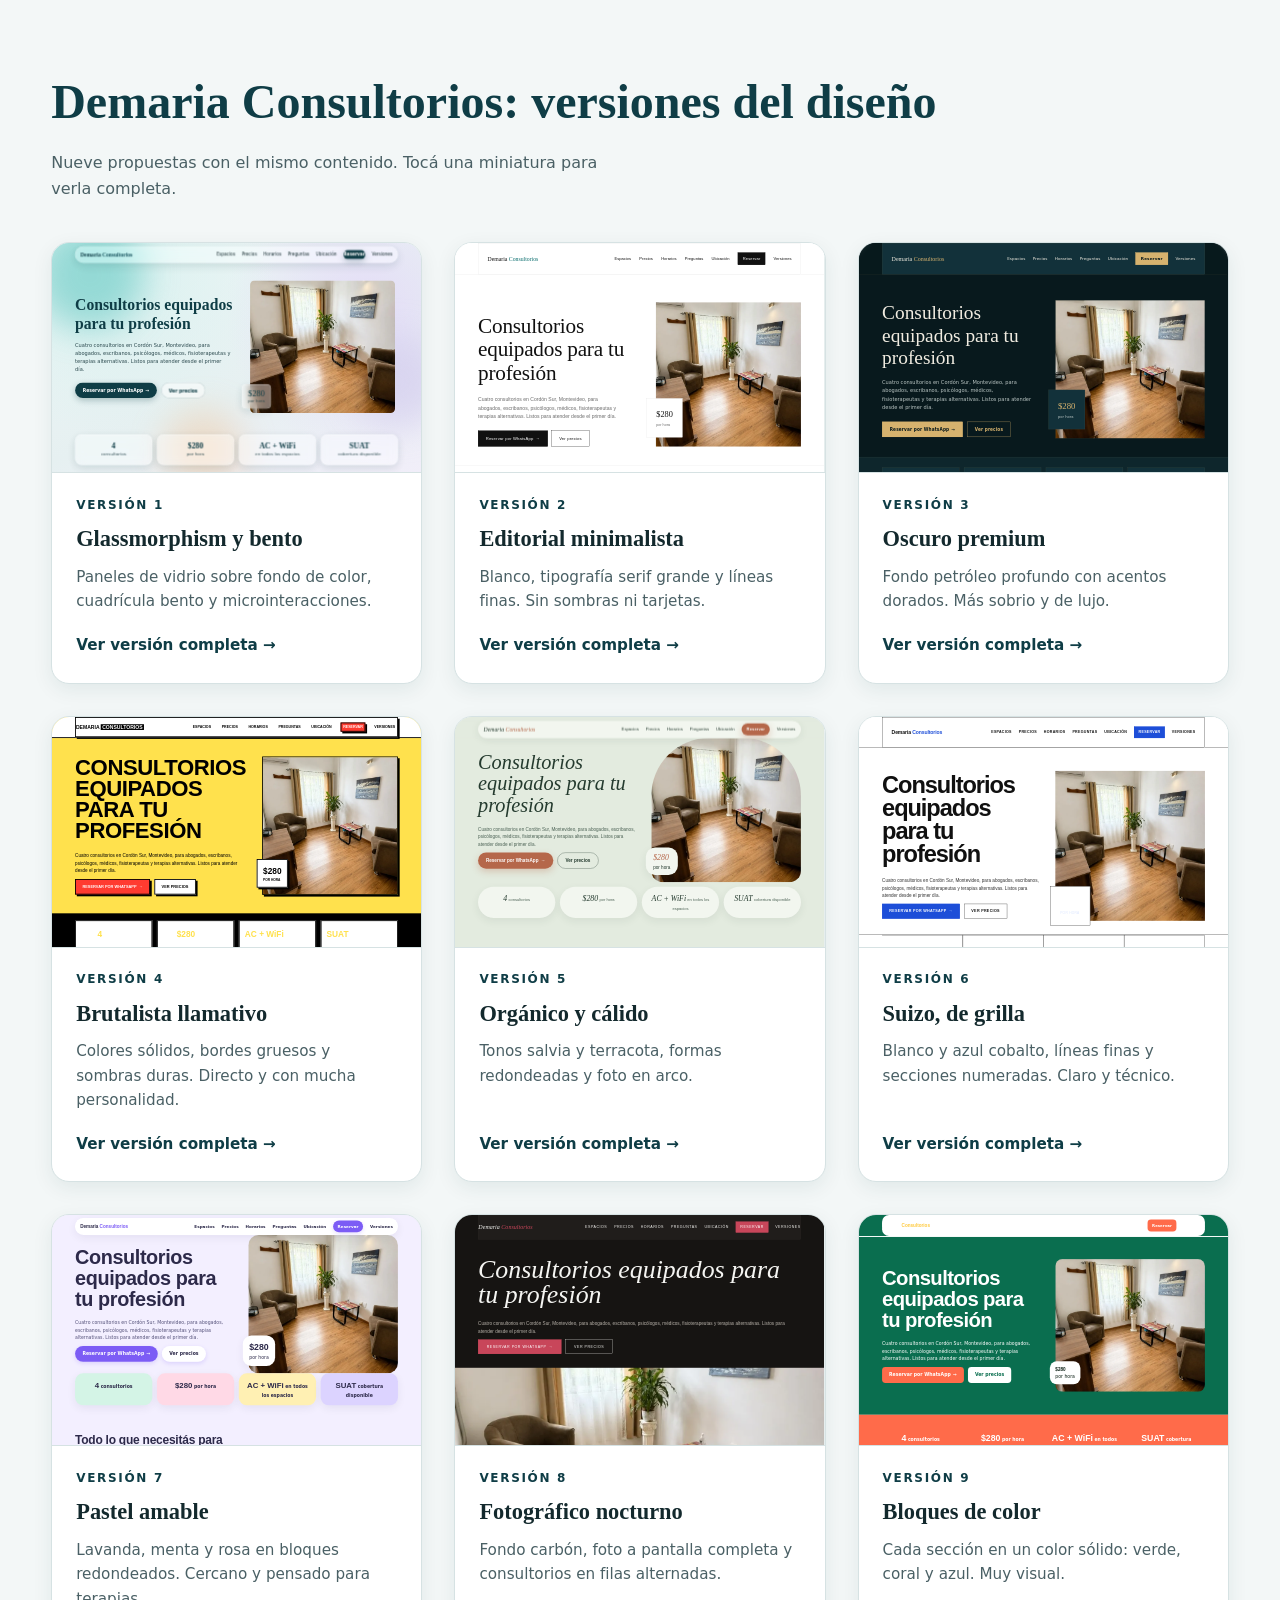
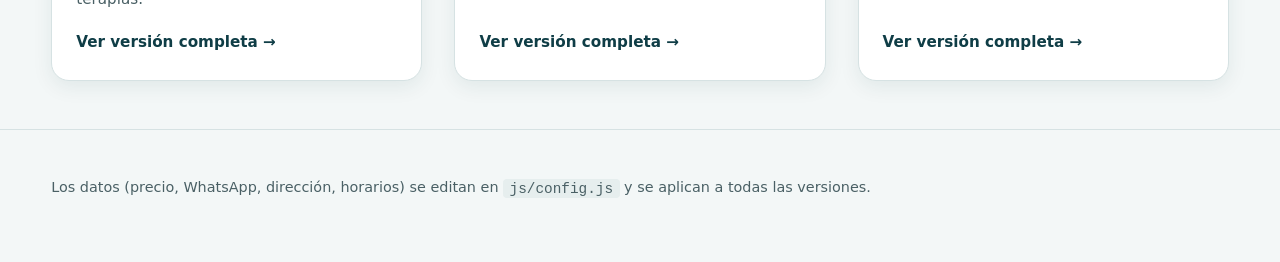
==== index.html @ 1cc2f449 "Add files via upload" ====
<!DOCTYPE html>
<html lang="es">
<head>
  <meta charset="UTF-8">
  <meta name="viewport" content="width=device-width, initial-scale=1.0">
  <title>Demaria Consultorios · Versiones del diseño</title>
  <meta name="description" content="Elegí el diseño de la página de Demaria Consultorios.">
  <link rel="stylesheet" href="css/galeria.css">
</head>
<body>
  <header class="cabecera">
    <div class="contenedor">
      <h1>Demaria Consultorios: versiones del diseño</h1>
      <p class="cabecera__texto">Nueve propuestas con el mismo contenido. Tocá una miniatura para verla completa.</p>
    </div>
  </header>

  <main class="contenedor galeria">
    <a class="version" href="versiones/v1-glass.html">
      <div class="version__vista"><iframe src="versiones/v1-glass.html" title="Vista previa versión 1" tabindex="-1" aria-hidden="true"></iframe></div>
      <div class="version__info">
        <span class="version__numero">Versión 1</span>
        <h2>Glassmorphism y bento</h2>
        <p>Paneles de vidrio sobre fondo de color, cuadrícula bento y microinteracciones.</p>
        <span class="version__ver">Ver versión completa →</span>
      </div>
    </a>

    <a class="version" href="versiones/v2-minimal.html">
      <div class="version__vista"><iframe src="versiones/v2-minimal.html" title="Vista previa versión 2" tabindex="-1" aria-hidden="true"></iframe></div>
      <div class="version__info">
        <span class="version__numero">Versión 2</span>
        <h2>Editorial minimalista</h2>
        <p>Blanco, tipografía serif grande y líneas finas. Sin sombras ni tarjetas.</p>
        <span class="version__ver">Ver versión completa →</span>
      </div>
    </a>

    <a class="version" href="versiones/v3-oscuro.html">
      <div class="version__vista"><iframe src="versiones/v3-oscuro.html" title="Vista previa versión 3" tabindex="-1" aria-hidden="true"></iframe></div>
      <div class="version__info">
        <span class="version__numero">Versión 3</span>
        <h2>Oscuro premium</h2>
        <p>Fondo petróleo profundo con acentos dorados. Más sobrio y de lujo.</p>
        <span class="version__ver">Ver versión completa →</span>
      </div>
    </a>
    <a class="version" href="versiones/v4-brutalista.html">
      <div class="version__vista"><iframe src="versiones/v4-brutalista.html" title="Vista previa Versión 4" tabindex="-1" aria-hidden="true"></iframe></div>
      <div class="version__info">
        <span class="version__numero">Versión 4</span>
        <h2>Brutalista llamativo</h2>
        <p>Colores sólidos, bordes gruesos y sombras duras. Directo y con mucha personalidad.</p>
        <span class="version__ver">Ver versión completa →</span>
      </div>
    </a>

    <a class="version" href="versiones/v5-organico.html">
      <div class="version__vista"><iframe src="versiones/v5-organico.html" title="Vista previa Versión 5" tabindex="-1" aria-hidden="true"></iframe></div>
      <div class="version__info">
        <span class="version__numero">Versión 5</span>
        <h2>Orgánico y cálido</h2>
        <p>Tonos salvia y terracota, formas redondeadas y foto en arco.</p>
        <span class="version__ver">Ver versión completa →</span>
      </div>
    </a>

    <a class="version" href="versiones/v6-suizo.html">
      <div class="version__vista"><iframe src="versiones/v6-suizo.html" title="Vista previa Versión 6" tabindex="-1" aria-hidden="true"></iframe></div>
      <div class="version__info">
        <span class="version__numero">Versión 6</span>
        <h2>Suizo, de grilla</h2>
        <p>Blanco y azul cobalto, líneas finas y secciones numeradas. Claro y técnico.</p>
        <span class="version__ver">Ver versión completa →</span>
      </div>
    </a>

    <a class="version" href="versiones/v7-pastel.html">
      <div class="version__vista"><iframe src="versiones/v7-pastel.html" title="Vista previa Versión 7" tabindex="-1" aria-hidden="true"></iframe></div>
      <div class="version__info">
        <span class="version__numero">Versión 7</span>
        <h2>Pastel amable</h2>
        <p>Lavanda, menta y rosa en bloques redondeados. Cercano y pensado para terapias.</p>
        <span class="version__ver">Ver versión completa →</span>
      </div>
    </a>

    <a class="version" href="versiones/v8-fotografico.html">
      <div class="version__vista"><iframe src="versiones/v8-fotografico.html" title="Vista previa Versión 8" tabindex="-1" aria-hidden="true"></iframe></div>
      <div class="version__info">
        <span class="version__numero">Versión 8</span>
        <h2>Fotográfico nocturno</h2>
        <p>Fondo carbón, foto a pantalla completa y consultorios en filas alternadas.</p>
        <span class="version__ver">Ver versión completa →</span>
      </div>
    </a>

    <a class="version" href="versiones/v9-bloques.html">
      <div class="version__vista"><iframe src="versiones/v9-bloques.html" title="Vista previa Versión 9" tabindex="-1" aria-hidden="true"></iframe></div>
      <div class="version__info">
        <span class="version__numero">Versión 9</span>
        <h2>Bloques de color</h2>
        <p>Cada sección en un color sólido: verde, coral y azul. Muy visual.</p>
        <span class="version__ver">Ver versión completa →</span>
      </div>
    </a>

  </main>

  <footer class="pie">
    <div class="contenedor">
      <p>Los datos (precio, WhatsApp, dirección, horarios) se editan en <code>js/config.js</code> y se aplican a todas las versiones.</p>
    </div>
  </footer>

  <script src="js/galeria.js"></script>
</body>
</html>
---- css/galeria.css ----
/* Galería de versiones: miniaturas en vivo de cada diseño */
:root {
  --tinta: #13292d;
  --suave: #4a6065;
  --petroleo: #0f3d46;
  --aqua: #5cc6c0;
  --linea: #d6e2e3;
  --fondo: #f3f7f7;
}
*, *::before, *::after { box-sizing: border-box; }
body { margin: 0; font-family: "Segoe UI", system-ui, -apple-system, "Helvetica Neue", Arial, sans-serif; background: var(--fondo); color: var(--tinta); line-height: 1.6; }
.contenedor { width: min(1180px, 92%); margin: 0 auto; }

.cabecera { padding: 4rem 0 2.5rem; }
.etiqueta { font-size: .78rem; letter-spacing: .18em; text-transform: uppercase; color: var(--petroleo); font-weight: 600; margin: 0 0 .6rem; }
.cabecera h1 { font-family: Georgia, "Times New Roman", serif; font-size: clamp(2rem, 4.5vw, 3rem); font-weight: 600; margin: 0 0 .6rem; color: var(--petroleo); }
.cabecera__texto { margin: 0; color: var(--suave); max-width: 560px; }

.galeria { display: grid; grid-template-columns: repeat(auto-fit, minmax(300px, 1fr)); gap: 2rem; padding-bottom: 3rem; }

.version {
  display: flex;
  flex-direction: column;
  background: #fff;
  border: 1px solid var(--linea);
  border-radius: 18px;
  overflow: hidden;
  text-decoration: none;
  color: inherit;
  box-shadow: 0 6px 20px rgba(15, 61, 70, .08);
  transition: transform .3s ease, box-shadow .3s ease, border-color .3s ease;
}
.version:hover, .version:focus-visible {
  transform: translateY(-6px);
  box-shadow: 0 22px 46px rgba(15, 61, 70, .2);
  border-color: var(--aqua);
  outline: none;
}

/* Marco de la miniatura: relación 16:10, la vista real se escala dentro */
.version__vista {
  position: relative;
  width: 100%;
  aspect-ratio: 16 / 10;
  overflow: hidden;
  background: #e6eeee;
  border-bottom: 1px solid var(--linea);
}
.version__vista iframe {
  position: absolute;
  top: 0;
  left: 0;
  width: 1280px;
  height: 800px;
  border: 0;
  transform-origin: top left;
  pointer-events: none;
}

.version__info { padding: 1.4rem 1.5rem 1.6rem; display: flex; flex-direction: column; flex: 1; }
.version__numero { font-size: .75rem; letter-spacing: .14em; text-transform: uppercase; color: var(--petroleo); font-weight: 600; }
.version__info h2 { font-family: Georgia, "Times New Roman", serif; font-size: 1.4rem; font-weight: 600; margin: .4rem 0 .5rem; color: var(--tinta); }
.version__info p { margin: 0 0 1.2rem; color: var(--suave); font-size: .95rem; }
.version__ver { margin-top: auto; color: var(--petroleo); font-weight: 600; font-size: .95rem; transition: color .25s; }
.version:hover .version__ver { color: #17525d; text-decoration: underline; }

.pie { padding: 2rem 0 3rem; font-size: .9rem; color: var(--suave); border-top: 1px solid var(--linea); }
.pie code { background: #e6eeee; padding: .1rem .4rem; border-radius: 4px; }

@media (prefers-reduced-motion: reduce) {
  .version { transition: none; }
  .version:hover { transform: none; }
}
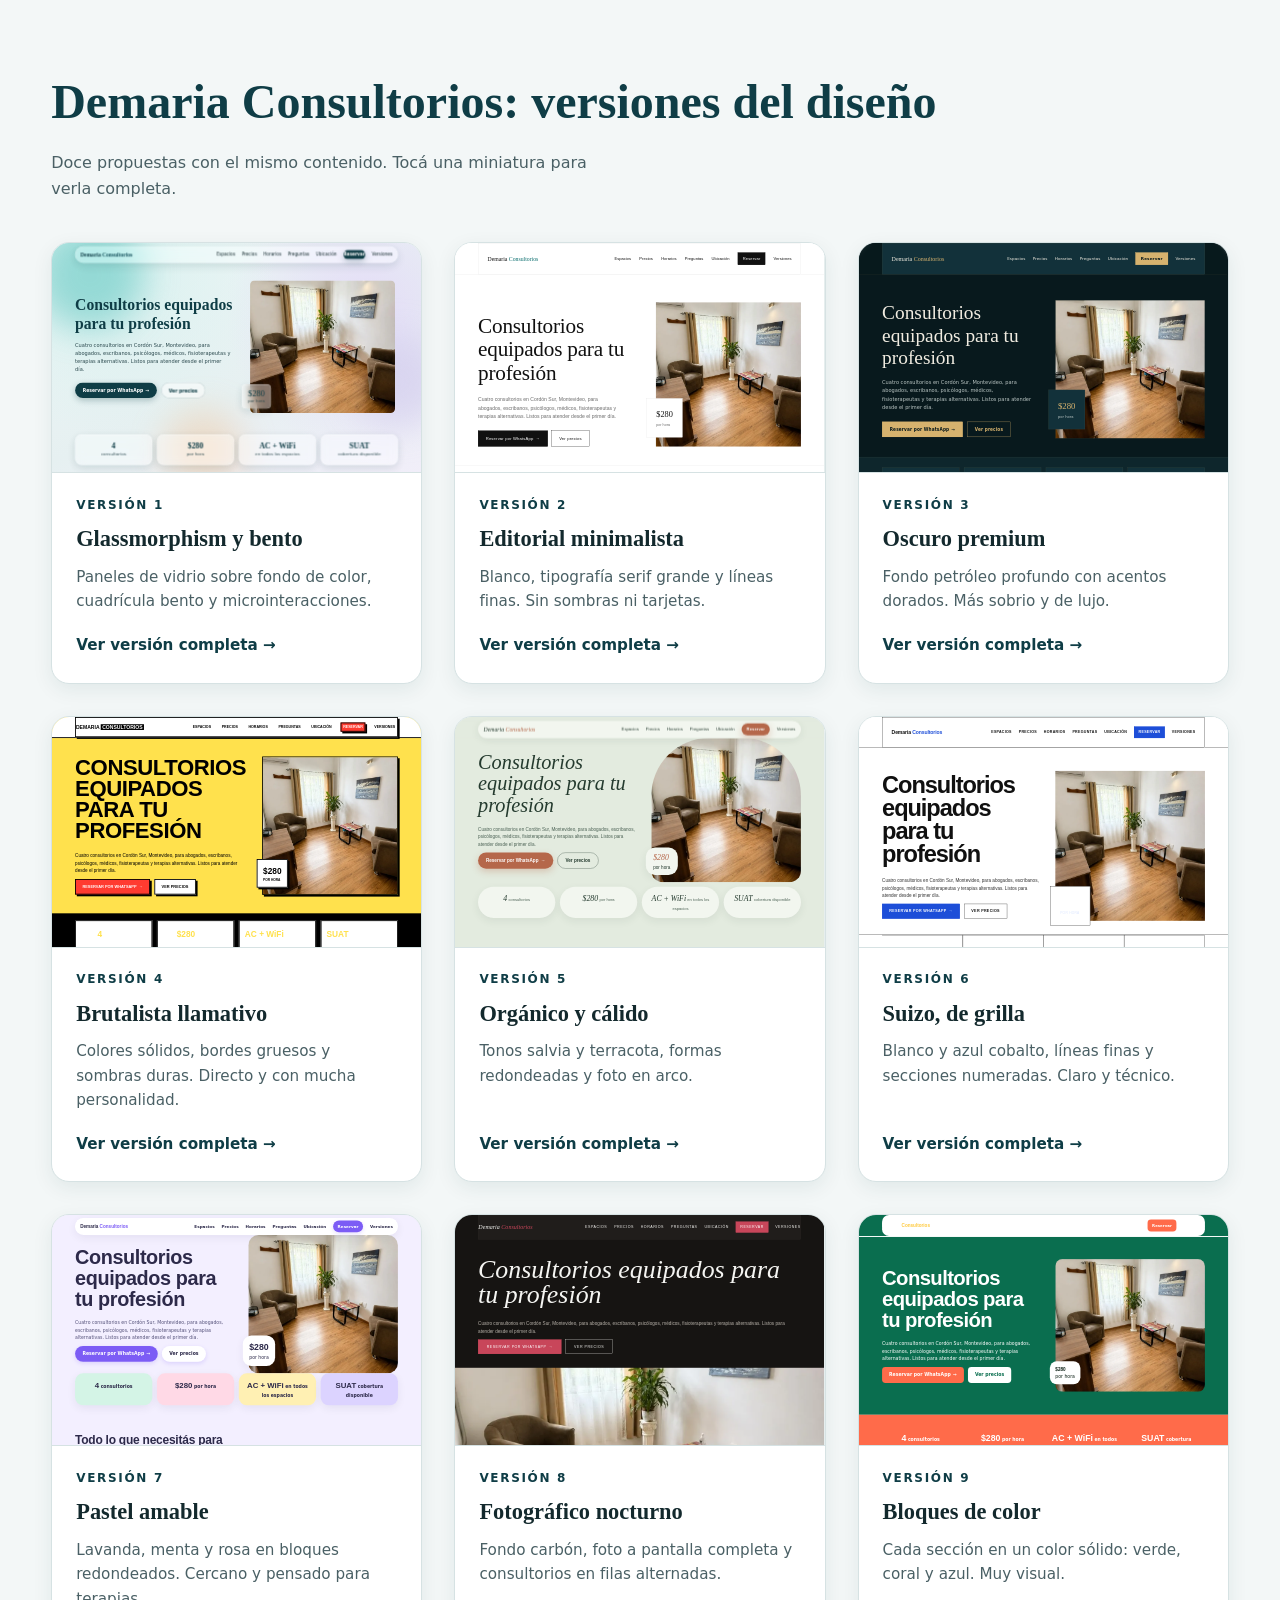
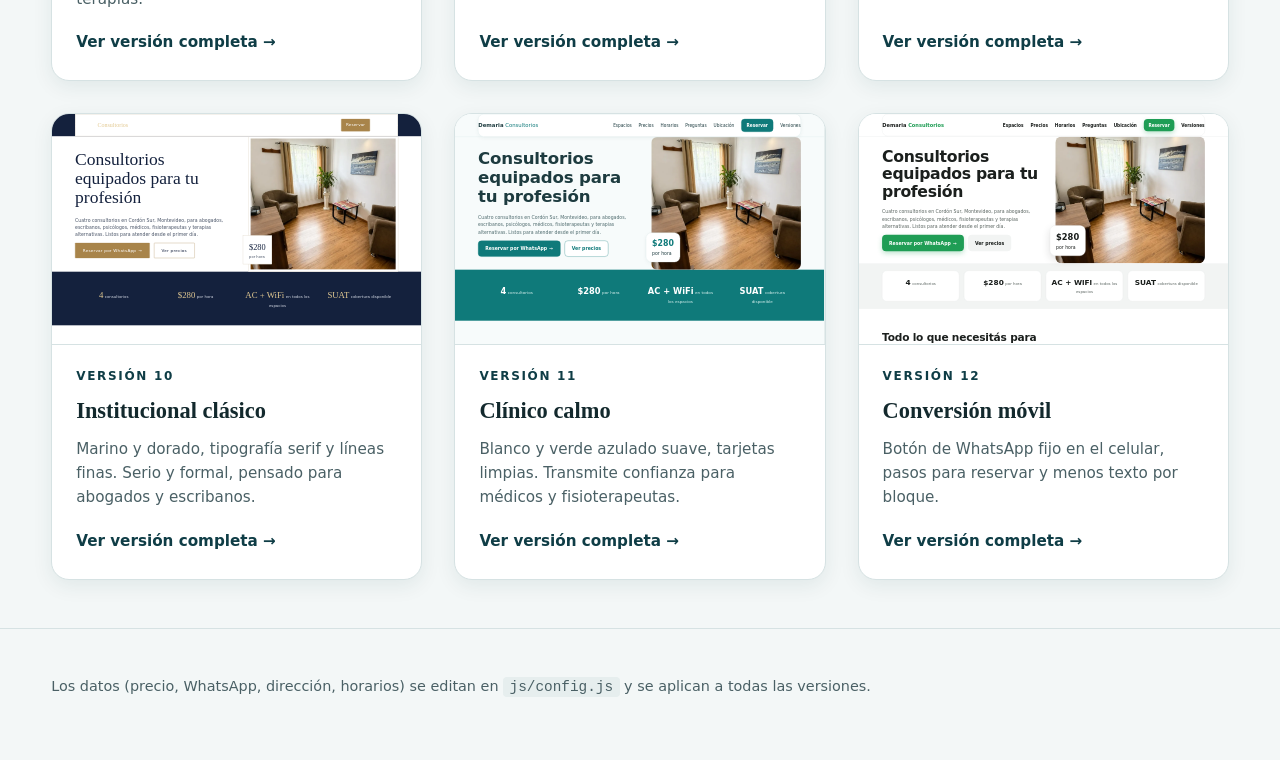
==== commit bc8febcf: "Actualiza galería a 12 versiones de diseño - index.html: galería con miniaturas de las 12 propuestas" ====
--- a/index.html
+++ b/index.html
@@ -11,7 +11,7 @@
   <header class="cabecera">
     <div class="contenedor">
       <h1>Demaria Consultorios: versiones del diseño</h1>
-      <p class="cabecera__texto">Nueve propuestas con el mismo contenido. Tocá una miniatura para verla completa.</p>
+      <p class="cabecera__texto">Doce propuestas con el mismo contenido. Tocá una miniatura para verla completa.</p>
     </div>
   </header>
 
@@ -105,6 +105,36 @@
       </div>
     </a>
 
+    <a class="version" href="versiones/v10-institucional.html">
+      <div class="version__vista"><iframe src="versiones/v10-institucional.html" title="Vista previa Versión 10" tabindex="-1" aria-hidden="true"></iframe></div>
+      <div class="version__info">
+        <span class="version__numero">Versión 10</span>
+        <h2>Institucional clásico</h2>
+        <p>Marino y dorado, tipografía serif y líneas finas. Serio y formal, pensado para abogados y escribanos.</p>
+        <span class="version__ver">Ver versión completa →</span>
+      </div>
+    </a>
+
+    <a class="version" href="versiones/v11-clinico.html">
+      <div class="version__vista"><iframe src="versiones/v11-clinico.html" title="Vista previa Versión 11" tabindex="-1" aria-hidden="true"></iframe></div>
+      <div class="version__info">
+        <span class="version__numero">Versión 11</span>
+        <h2>Clínico calmo</h2>
+        <p>Blanco y verde azulado suave, tarjetas limpias. Transmite confianza para médicos y fisioterapeutas.</p>
+        <span class="version__ver">Ver versión completa →</span>
+      </div>
+    </a>
+
+    <a class="version" href="versiones/v12-conversion.html">
+      <div class="version__vista"><iframe src="versiones/v12-conversion.html" title="Vista previa Versión 12" tabindex="-1" aria-hidden="true"></iframe></div>
+      <div class="version__info">
+        <span class="version__numero">Versión 12</span>
+        <h2>Conversión móvil</h2>
+        <p>Botón de WhatsApp fijo en el celular, pasos para reservar y menos texto por bloque.</p>
+        <span class="version__ver">Ver versión completa →</span>
+      </div>
+    </a>
+
   </main>
 
   <footer class="pie">
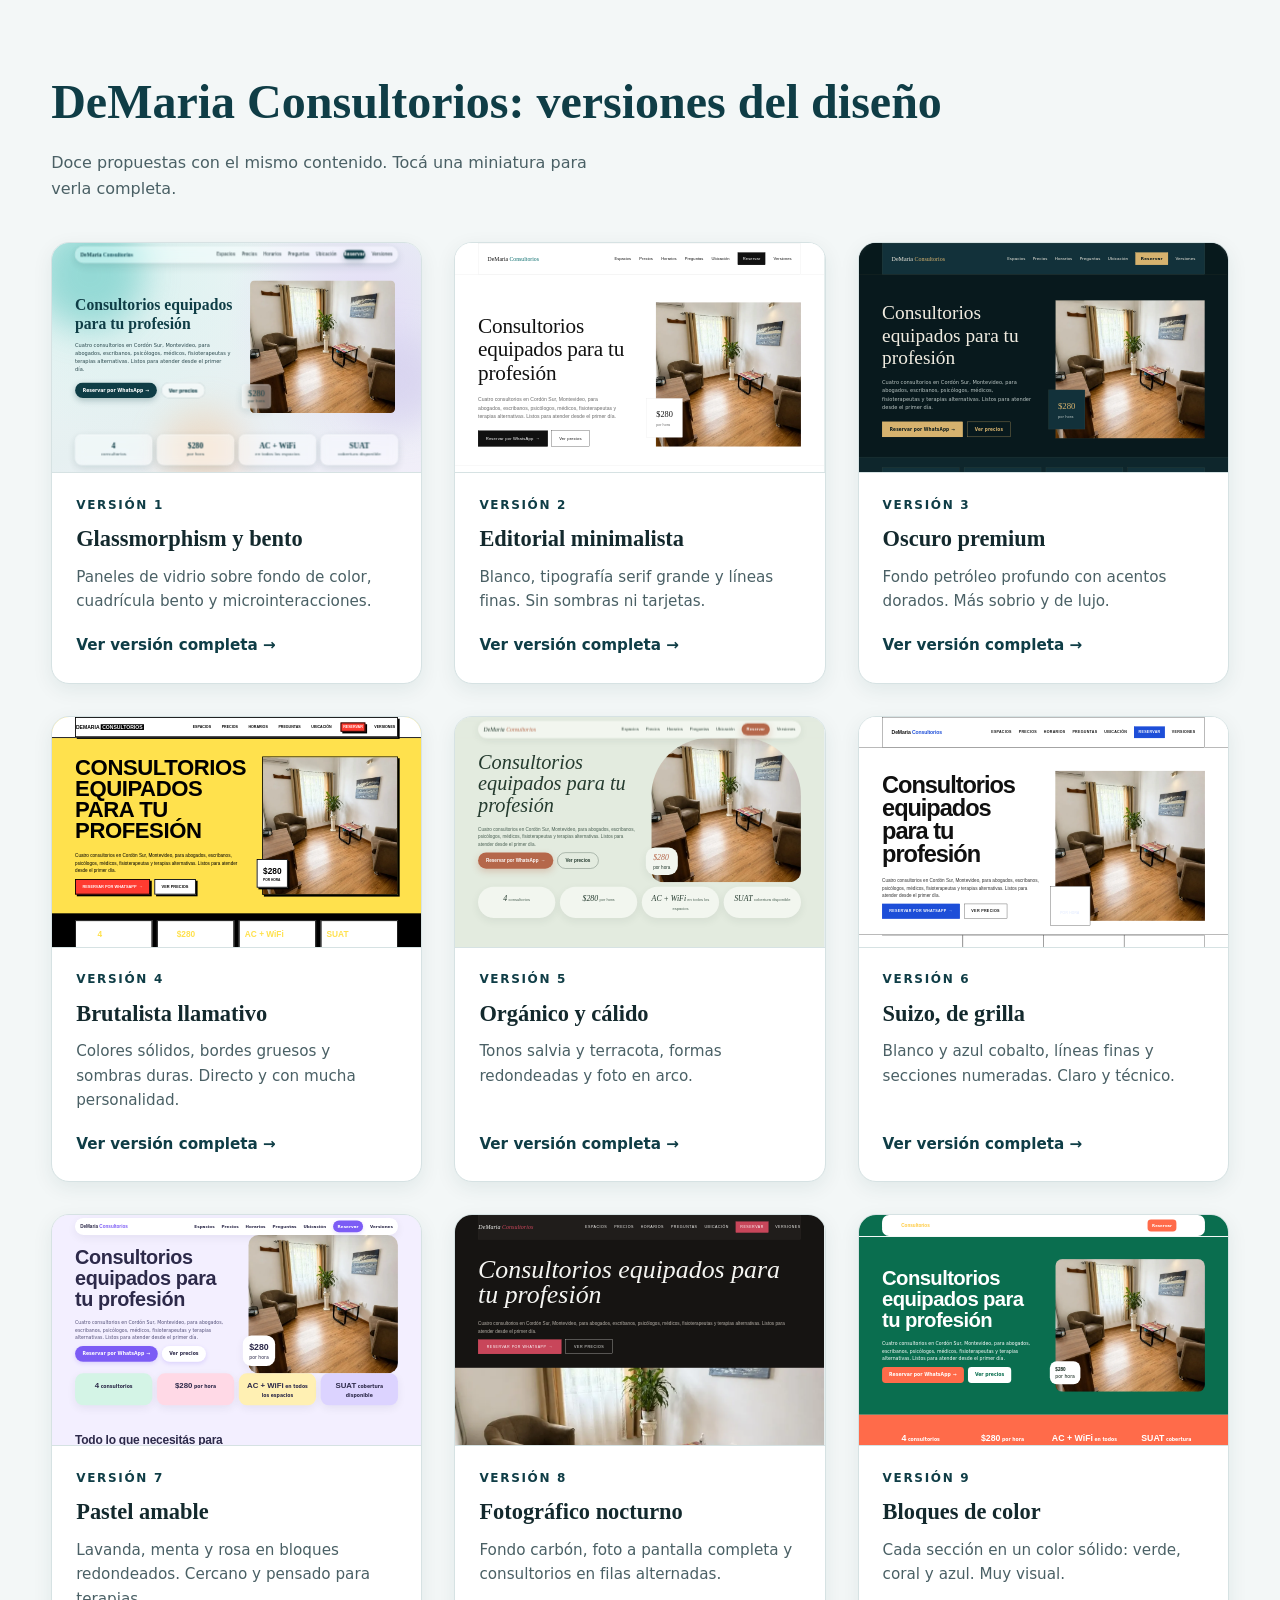
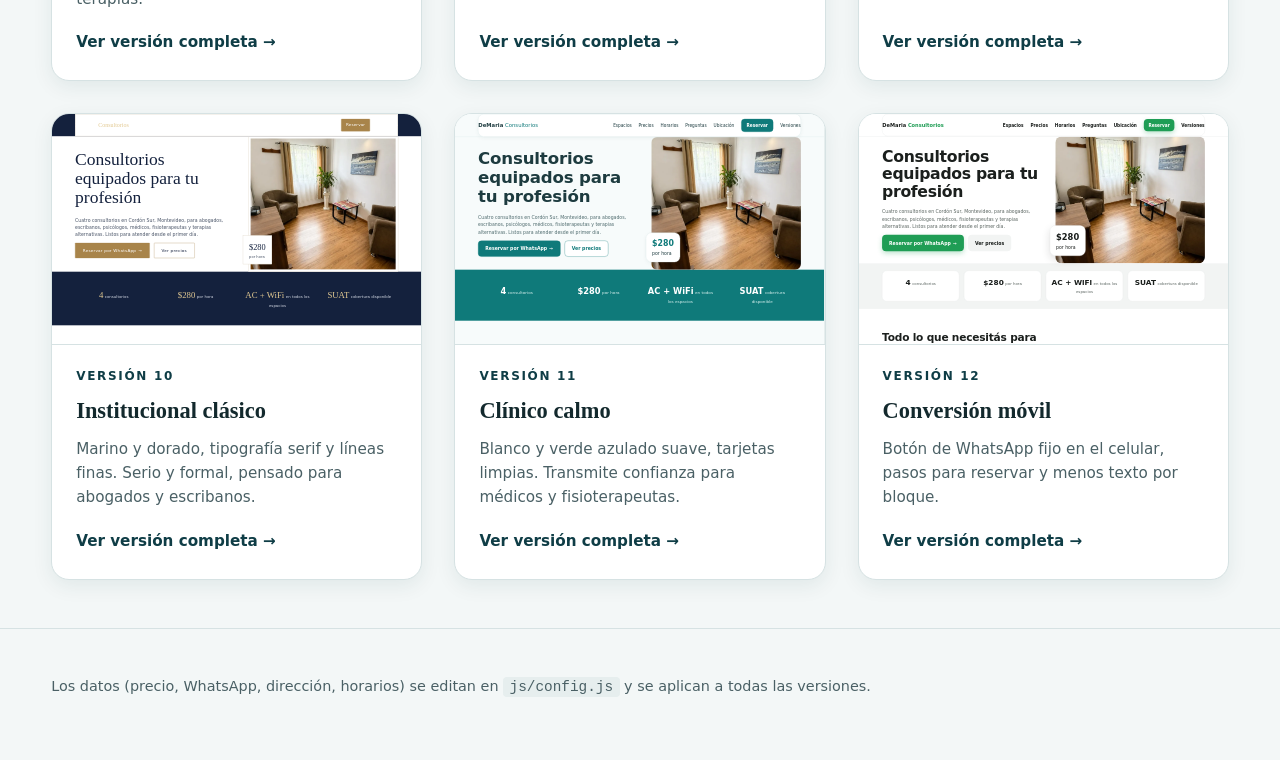
==== commit 58776e72: "Cambia el nombre de la marca a DeMaria Consultorios Co-Authored-By: Claude Haiku 5.5 <noreply@anthro" ====
--- a/index.html
+++ b/index.html
@@ -3,14 +3,14 @@
 <head>
   <meta charset="UTF-8">
   <meta name="viewport" content="width=device-width, initial-scale=1.0">
-  <title>Demaria Consultorios · Versiones del diseño</title>
-  <meta name="description" content="Elegí el diseño de la página de Demaria Consultorios.">
+  <title>DeMaria Consultorios · Versiones del diseño</title>
+  <meta name="description" content="Elegí el diseño de la página de DeMaria Consultorios.">
   <link rel="stylesheet" href="css/galeria.css">
 </head>
 <body>
   <header class="cabecera">
     <div class="contenedor">
-      <h1>Demaria Consultorios: versiones del diseño</h1>
+      <h1>DeMaria Consultorios: versiones del diseño</h1>
       <p class="cabecera__texto">Doce propuestas con el mismo contenido. Tocá una miniatura para verla completa.</p>
     </div>
   </header>
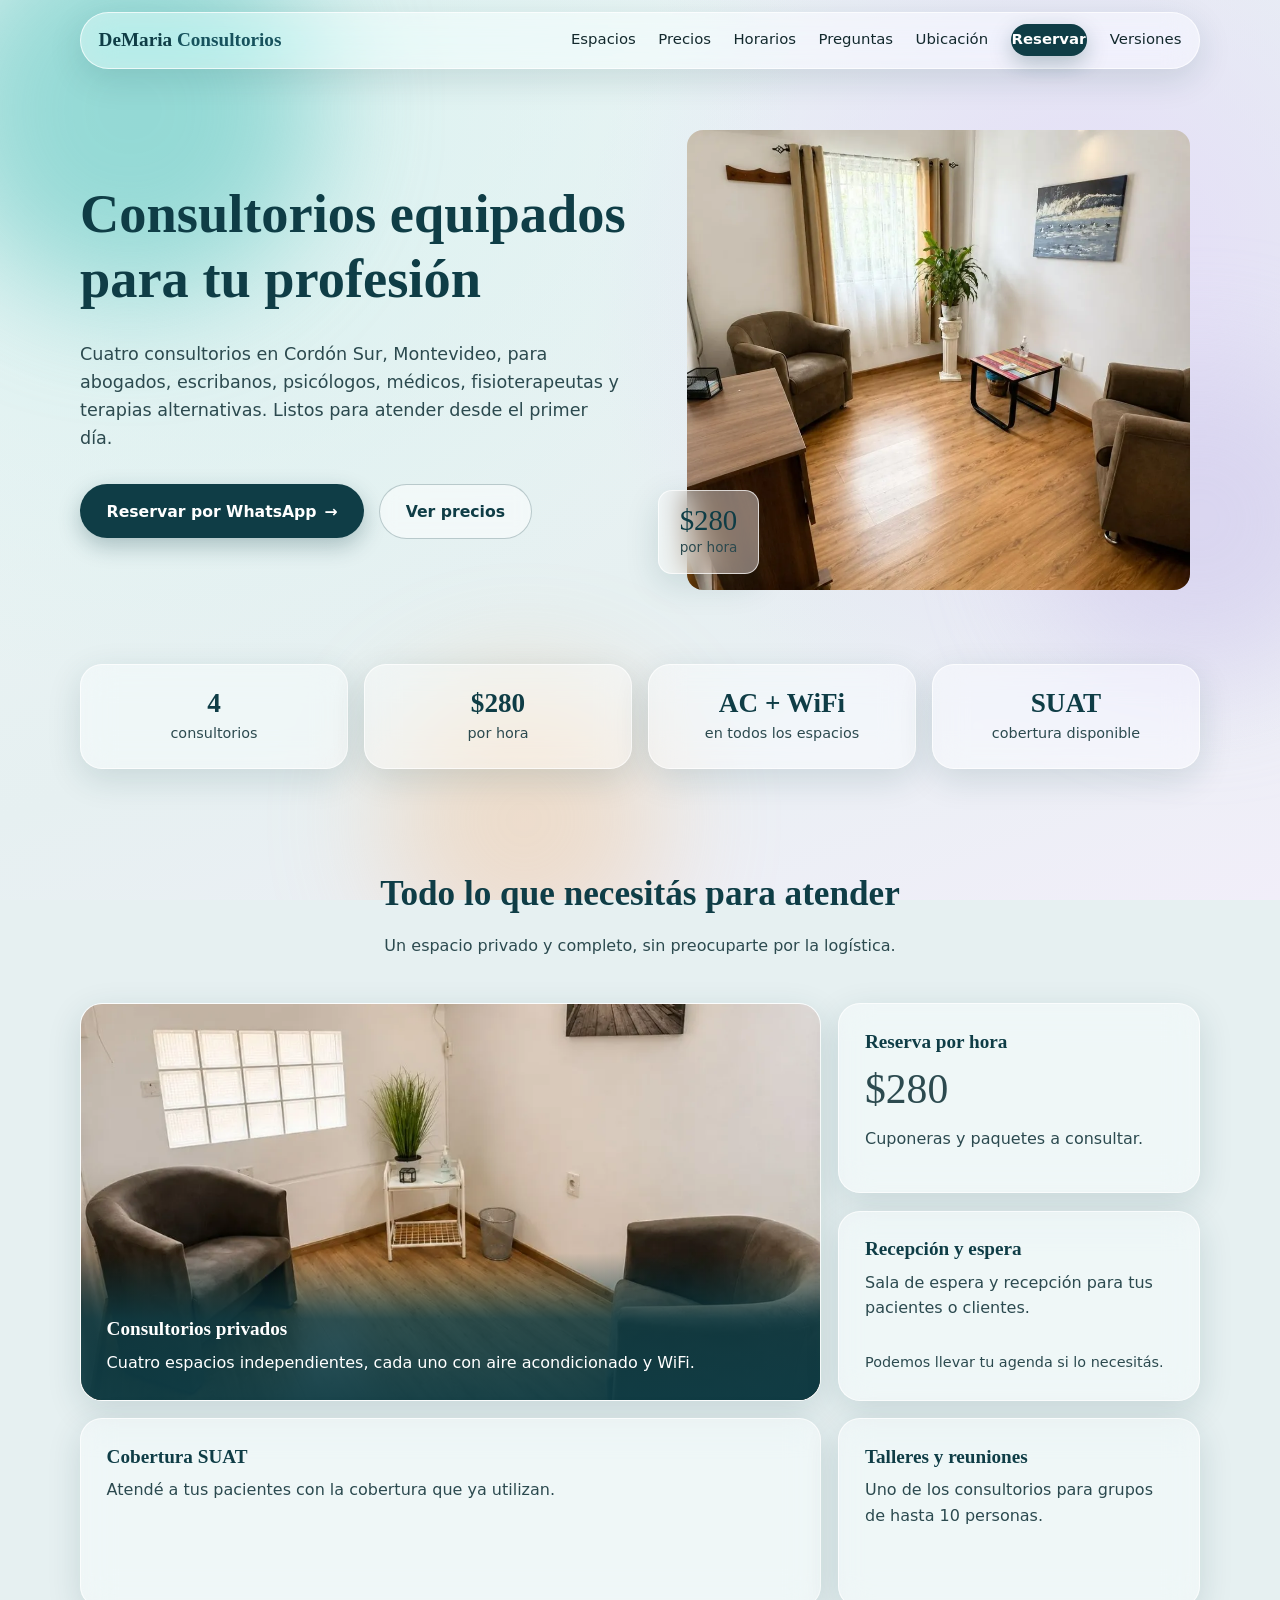
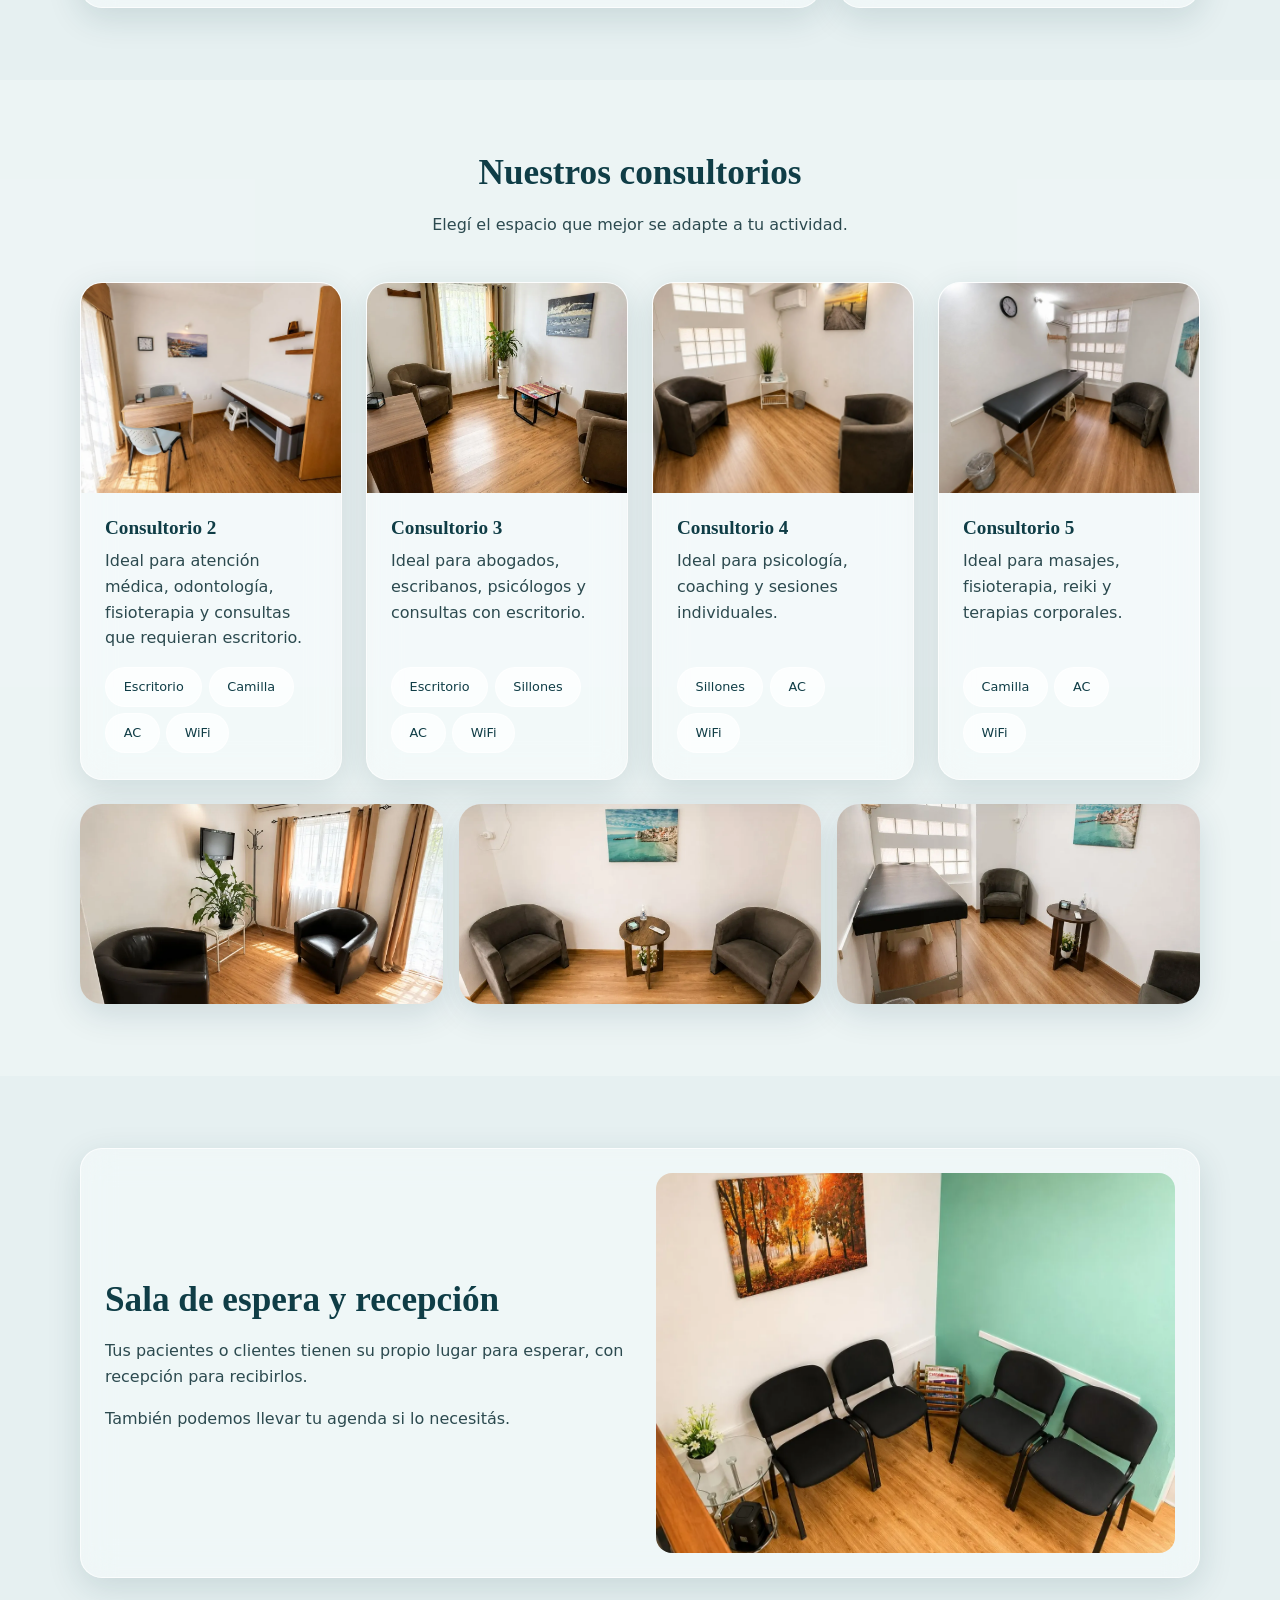
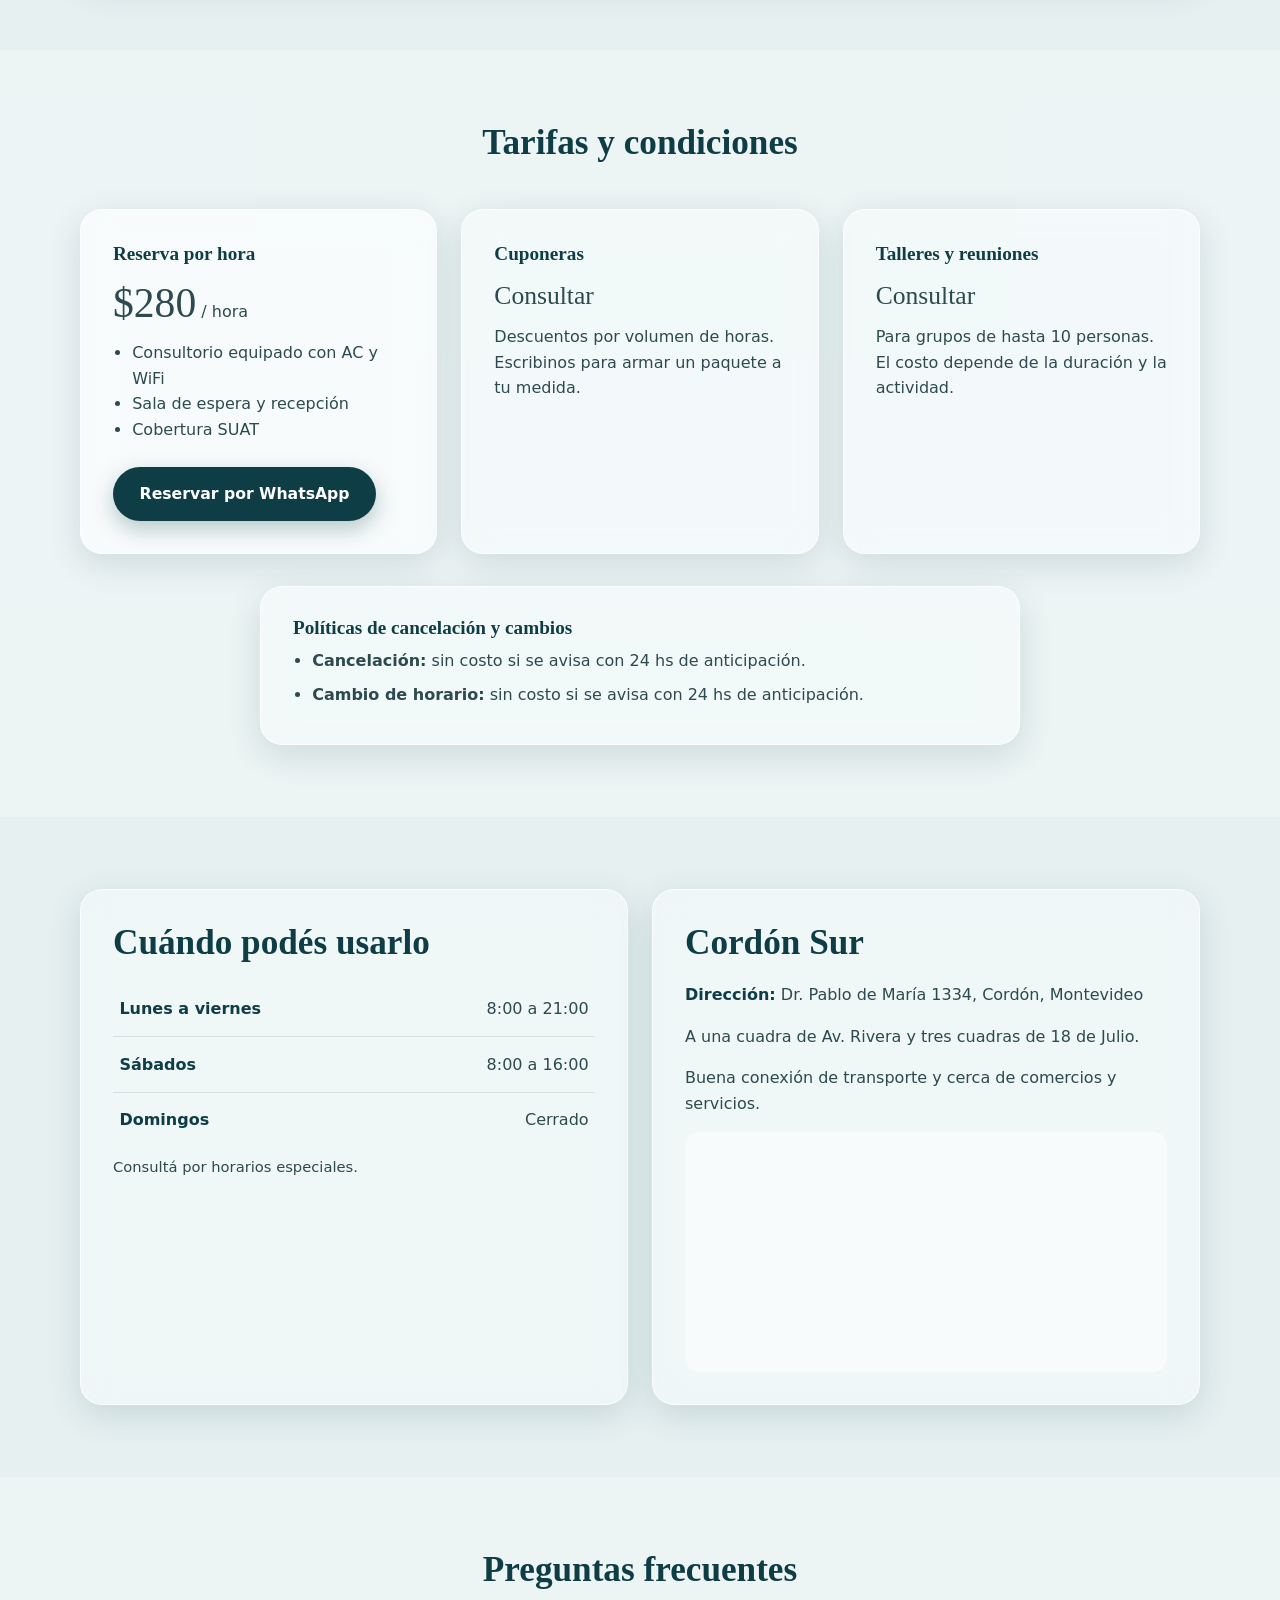
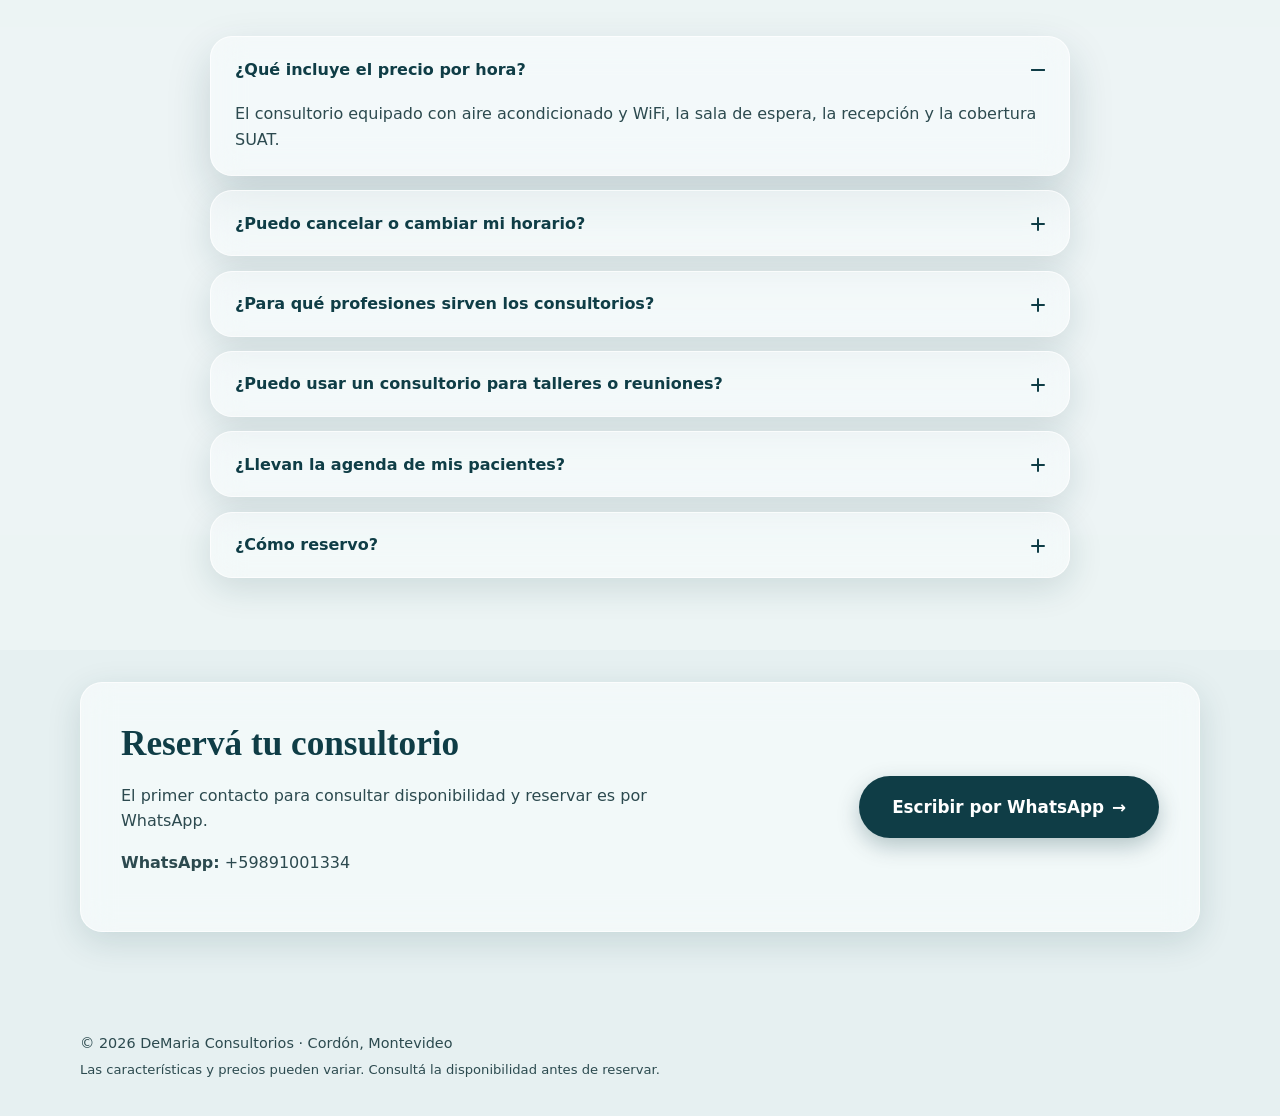
==== commit e54b408c: "La portada muestra la versión 1 y la galería pasa a galeria.html index.html ahora es la versión 1 de" ====
--- a/index.html
+++ b/index.html
@@ -3,146 +3,336 @@
 <head>
   <meta charset="UTF-8">
   <meta name="viewport" content="width=device-width, initial-scale=1.0">
-  <title>DeMaria Consultorios · Versiones del diseño</title>
-  <meta name="description" content="Elegí el diseño de la página de DeMaria Consultorios.">
-  <link rel="stylesheet" href="css/galeria.css">
+  <title>DeMaria Consultorios | Alquiler de consultorios en Cordón</title>
+  <meta name="description" content="Alquiler de consultorios en Cordón Sur, Montevideo. 4 consultorios equipados con aire acondicionado y WiFi. $280 por hora. Reservas por WhatsApp.">
+  <link rel="stylesheet" href="css/styles.css">
 </head>
 <body>
-  <header class="cabecera">
-    <div class="contenedor">
-      <h1>DeMaria Consultorios: versiones del diseño</h1>
-      <p class="cabecera__texto">Doce propuestas con el mismo contenido. Tocá una miniatura para verla completa.</p>
+  <div class="fondo" aria-hidden="true"><span></span><span></span><span></span></div>
+
+  <header class="encabezado">
+    <div class="contenedor encabezado__interior vidrio">
+      <a href="#inicio" class="marca">DeMaria <span>Consultorios</span></a>
+      <button class="menu-toggle" aria-label="Abrir menú" aria-expanded="false" aria-controls="menu">
+        <span></span><span></span><span></span>
+      </button>
+      <nav id="menu" class="menu">
+        <a href="#espacios">Espacios</a>
+        <a href="#precios">Precios</a>
+        <a href="#horarios">Horarios</a>
+        <a href="#faq">Preguntas</a>
+        <a href="#ubicacion">Ubicación</a>
+        <a href="#contacto" class="boton boton--primario boton--compacto js-whatsapp">Reservar</a>
+        <a href="galeria.html" class="volver-galeria">Versiones</a>
+      </nav>
     </div>
   </header>
 
-  <main class="contenedor galeria">
-    <a class="version" href="versiones/v1-glass.html">
-      <div class="version__vista"><iframe src="versiones/v1-glass.html" title="Vista previa versión 1" tabindex="-1" aria-hidden="true"></iframe></div>
-      <div class="version__info">
-        <span class="version__numero">Versión 1</span>
-        <h2>Glassmorphism y bento</h2>
-        <p>Paneles de vidrio sobre fondo de color, cuadrícula bento y microinteracciones.</p>
-        <span class="version__ver">Ver versión completa →</span>
-      </div>
-    </a>
-
-    <a class="version" href="versiones/v2-minimal.html">
-      <div class="version__vista"><iframe src="versiones/v2-minimal.html" title="Vista previa versión 2" tabindex="-1" aria-hidden="true"></iframe></div>
-      <div class="version__info">
-        <span class="version__numero">Versión 2</span>
-        <h2>Editorial minimalista</h2>
-        <p>Blanco, tipografía serif grande y líneas finas. Sin sombras ni tarjetas.</p>
-        <span class="version__ver">Ver versión completa →</span>
-      </div>
-    </a>
-
-    <a class="version" href="versiones/v3-oscuro.html">
-      <div class="version__vista"><iframe src="versiones/v3-oscuro.html" title="Vista previa versión 3" tabindex="-1" aria-hidden="true"></iframe></div>
-      <div class="version__info">
-        <span class="version__numero">Versión 3</span>
-        <h2>Oscuro premium</h2>
-        <p>Fondo petróleo profundo con acentos dorados. Más sobrio y de lujo.</p>
-        <span class="version__ver">Ver versión completa →</span>
-      </div>
-    </a>
-    <a class="version" href="versiones/v4-brutalista.html">
-      <div class="version__vista"><iframe src="versiones/v4-brutalista.html" title="Vista previa Versión 4" tabindex="-1" aria-hidden="true"></iframe></div>
-      <div class="version__info">
-        <span class="version__numero">Versión 4</span>
-        <h2>Brutalista llamativo</h2>
-        <p>Colores sólidos, bordes gruesos y sombras duras. Directo y con mucha personalidad.</p>
-        <span class="version__ver">Ver versión completa →</span>
-      </div>
-    </a>
-
-    <a class="version" href="versiones/v5-organico.html">
-      <div class="version__vista"><iframe src="versiones/v5-organico.html" title="Vista previa Versión 5" tabindex="-1" aria-hidden="true"></iframe></div>
-      <div class="version__info">
-        <span class="version__numero">Versión 5</span>
-        <h2>Orgánico y cálido</h2>
-        <p>Tonos salvia y terracota, formas redondeadas y foto en arco.</p>
-        <span class="version__ver">Ver versión completa →</span>
-      </div>
-    </a>
-
-    <a class="version" href="versiones/v6-suizo.html">
-      <div class="version__vista"><iframe src="versiones/v6-suizo.html" title="Vista previa Versión 6" tabindex="-1" aria-hidden="true"></iframe></div>
-      <div class="version__info">
-        <span class="version__numero">Versión 6</span>
-        <h2>Suizo, de grilla</h2>
-        <p>Blanco y azul cobalto, líneas finas y secciones numeradas. Claro y técnico.</p>
-        <span class="version__ver">Ver versión completa →</span>
-      </div>
-    </a>
-
-    <a class="version" href="versiones/v7-pastel.html">
-      <div class="version__vista"><iframe src="versiones/v7-pastel.html" title="Vista previa Versión 7" tabindex="-1" aria-hidden="true"></iframe></div>
-      <div class="version__info">
-        <span class="version__numero">Versión 7</span>
-        <h2>Pastel amable</h2>
-        <p>Lavanda, menta y rosa en bloques redondeados. Cercano y pensado para terapias.</p>
-        <span class="version__ver">Ver versión completa →</span>
-      </div>
-    </a>
-
-    <a class="version" href="versiones/v8-fotografico.html">
-      <div class="version__vista"><iframe src="versiones/v8-fotografico.html" title="Vista previa Versión 8" tabindex="-1" aria-hidden="true"></iframe></div>
-      <div class="version__info">
-        <span class="version__numero">Versión 8</span>
-        <h2>Fotográfico nocturno</h2>
-        <p>Fondo carbón, foto a pantalla completa y consultorios en filas alternadas.</p>
-        <span class="version__ver">Ver versión completa →</span>
-      </div>
-    </a>
-
-    <a class="version" href="versiones/v9-bloques.html">
-      <div class="version__vista"><iframe src="versiones/v9-bloques.html" title="Vista previa Versión 9" tabindex="-1" aria-hidden="true"></iframe></div>
-      <div class="version__info">
-        <span class="version__numero">Versión 9</span>
-        <h2>Bloques de color</h2>
-        <p>Cada sección en un color sólido: verde, coral y azul. Muy visual.</p>
-        <span class="version__ver">Ver versión completa →</span>
-      </div>
-    </a>
-
-    <a class="version" href="versiones/v10-institucional.html">
-      <div class="version__vista"><iframe src="versiones/v10-institucional.html" title="Vista previa Versión 10" tabindex="-1" aria-hidden="true"></iframe></div>
-      <div class="version__info">
-        <span class="version__numero">Versión 10</span>
-        <h2>Institucional clásico</h2>
-        <p>Marino y dorado, tipografía serif y líneas finas. Serio y formal, pensado para abogados y escribanos.</p>
-        <span class="version__ver">Ver versión completa →</span>
-      </div>
-    </a>
-
-    <a class="version" href="versiones/v11-clinico.html">
-      <div class="version__vista"><iframe src="versiones/v11-clinico.html" title="Vista previa Versión 11" tabindex="-1" aria-hidden="true"></iframe></div>
-      <div class="version__info">
-        <span class="version__numero">Versión 11</span>
-        <h2>Clínico calmo</h2>
-        <p>Blanco y verde azulado suave, tarjetas limpias. Transmite confianza para médicos y fisioterapeutas.</p>
-        <span class="version__ver">Ver versión completa →</span>
-      </div>
-    </a>
-
-    <a class="version" href="versiones/v12-conversion.html">
-      <div class="version__vista"><iframe src="versiones/v12-conversion.html" title="Vista previa Versión 12" tabindex="-1" aria-hidden="true"></iframe></div>
-      <div class="version__info">
-        <span class="version__numero">Versión 12</span>
-        <h2>Conversión móvil</h2>
-        <p>Botón de WhatsApp fijo en el celular, pasos para reservar y menos texto por bloque.</p>
-        <span class="version__ver">Ver versión completa →</span>
-      </div>
-    </a>
+  <main>
+
+    <!-- INICIO -->
+    <section id="inicio" class="inicio">
+      <div class="contenedor inicio__grilla">
+        <div class="inicio__texto-bloque">
+          <h1>Consultorios equipados para tu profesión</h1>
+          <p class="inicio__resumen">Cuatro consultorios en Cordón Sur, Montevideo, para abogados, escribanos, psicólogos, médicos, fisioterapeutas y terapias alternativas. Listos para atender desde el primer día.</p>
+          <div class="inicio__acciones">
+            <a href="#contacto" class="boton boton--primario js-whatsapp">
+              Reservar por WhatsApp <span class="flecha" aria-hidden="true">→</span>
+            </a>
+            <a href="#precios" class="boton boton--secundario">Ver precios</a>
+          </div>
+        </div>
+
+        <div class="inicio__visual">
+          <img src="imagenes/consultorio-3.webp" alt="Consultorio 3 con sillones marrones y escritorio">
+          <div class="chip-flotante vidrio">
+            <span class="chip-flotante__monto" data-config="precioHora">$280</span>
+            <span class="chip-flotante__texto">por hora</span>
+          </div>
+        </div>
+      </div>
+    </section>
+
+    <!-- DATOS RÁPIDOS -->
+    <section class="datos">
+      <div class="contenedor datos__grilla">
+        <div class="dato vidrio">
+          <strong>4</strong>
+          <span>consultorios</span>
+        </div>
+        <div class="dato vidrio">
+          <strong data-config="precioHora">$280</strong>
+          <span>por hora</span>
+        </div>
+        <div class="dato vidrio">
+          <strong>AC + WiFi</strong>
+          <span>en todos los espacios</span>
+        </div>
+        <div class="dato vidrio">
+          <strong>SUAT</strong>
+          <span>cobertura disponible</span>
+        </div>
+      </div>
+    </section>
+
+    <!-- CARACTERÍSTICAS (BENTO) -->
+    <section id="servicios" class="seccion">
+      <div class="contenedor">
+        <header class="seccion__encabezado">
+          <h2>Todo lo que necesitás para atender</h2>
+          <p>Un espacio privado y completo, sin preocuparte por la logística.</p>
+        </header>
+
+        <div class="bento">
+          <article class="bento__tile bento__tile--grande vidrio">
+            <img src="imagenes/consultorio-4.webp" alt="Consultorio con sillones y ventanas de vidrio">
+            <div class="bento__texto">
+              <h3>Consultorios privados</h3>
+              <p>Cuatro espacios independientes, cada uno con aire acondicionado y WiFi.</p>
+            </div>
+          </article>
+
+          <article class="bento__tile vidrio">
+            <h3>Reserva por hora</h3>
+            <p class="bento__monto" data-config="precioHora">$280</p>
+            <p>Cuponeras y paquetes a consultar.</p>
+          </article>
+
+          <article class="bento__tile vidrio">
+            <h3>Recepción y espera</h3>
+            <p>Sala de espera y recepción para tus pacientes o clientes.</p>
+            <p class="bento__extra">Podemos llevar tu agenda si lo necesitás.</p>
+          </article>
+
+          <article class="bento__tile bento__tile--ancha vidrio">
+            <h3>Cobertura SUAT</h3>
+            <p>Atendé a tus pacientes con la cobertura que ya utilizan.</p>
+          </article>
+
+          <article class="bento__tile vidrio">
+            <h3>Talleres y reuniones</h3>
+            <p>Uno de los consultorios para grupos de hasta <span data-config="tallerMaximo">10</span> personas.</p>
+          </article>
+        </div>
+      </div>
+    </section>
+
+    <!-- CONSULTORIOS -->
+    <section id="espacios" class="seccion seccion--suave">
+      <div class="contenedor">
+        <header class="seccion__encabezado">
+          <h2>Nuestros consultorios</h2>
+          <p>Elegí el espacio que mejor se adapte a tu actividad.</p>
+        </header>
+
+        <div class="espacios__grilla">
+          <article class="tarjeta vidrio">
+            <img src="imagenes/consultorio-2-escritorio.webp" alt="Consultorio 2 con escritorio y camilla">
+            <div class="tarjeta__cuerpo">
+              <h3>Consultorio 2</h3>
+              <p>Ideal para atención médica, odontología, fisioterapia y consultas que requieran escritorio.</p>
+              <ul class="etiquetas">
+                <li>Escritorio</li>
+                <li>Camilla</li>
+                <li>AC</li>
+                <li>WiFi</li>
+              </ul>
+            </div>
+          </article>
+
+          <article class="tarjeta vidrio">
+            <img src="imagenes/consultorio-3.webp" alt="Consultorio 3 con sillones marrones y escritorio">
+            <div class="tarjeta__cuerpo">
+              <h3>Consultorio 3</h3>
+              <p>Ideal para abogados, escribanos, psicólogos y consultas con escritorio.</p>
+              <ul class="etiquetas">
+                <li>Escritorio</li>
+                <li>Sillones</li>
+                <li>AC</li>
+                <li>WiFi</li>
+              </ul>
+            </div>
+          </article>
+
+          <article class="tarjeta vidrio">
+            <img src="imagenes/consultorio-4.webp" alt="Consultorio 4 con sillones y ventanas de vidrio">
+            <div class="tarjeta__cuerpo">
+              <h3>Consultorio 4</h3>
+              <p>Ideal para psicología, coaching y sesiones individuales.</p>
+              <ul class="etiquetas">
+                <li>Sillones</li>
+                <li>AC</li>
+                <li>WiFi</li>
+              </ul>
+            </div>
+          </article>
+
+          <article class="tarjeta vidrio">
+            <img src="imagenes/consultorio-5-camilla.webp" alt="Consultorio 5 con camilla y reloj">
+            <div class="tarjeta__cuerpo">
+              <h3>Consultorio 5</h3>
+              <p>Ideal para masajes, fisioterapia, reiki y terapias corporales.</p>
+              <ul class="etiquetas">
+                <li>Camilla</li>
+                <li>AC</li>
+                <li>WiFi</li>
+              </ul>
+            </div>
+          </article>
+        </div>
+
+        <div class="galeria" aria-label="Más fotos de los consultorios">
+          <img src="imagenes/consultorio-2-sillones.webp" alt="Consultorio 2 con sillones negros y televisor">
+          <img src="imagenes/consultorio-5-sillones.webp" alt="Consultorio 5 con sillones grises">
+          <img src="imagenes/consultorio-5-camilla-2.webp" alt="Consultorio 5 con camilla de masajes">
+        </div>
+      </div>
+    </section>
+
+    <!-- SALA DE ESPERA -->
+    <section class="seccion">
+      <div class="contenedor espera__grilla vidrio">
+        <div class="espera__texto">
+          <h2>Sala de espera y recepción</h2>
+          <p>Tus pacientes o clientes tienen su propio lugar para esperar, con recepción para recibirlos.</p>
+          <p>También podemos llevar tu agenda si lo necesitás.</p>
+        </div>
+        <img src="imagenes/sala-espera.webp" alt="Sala de espera con sillas negras y cuadro de otoño">
+      </div>
+    </section>
+
+    <!-- PRECIOS -->
+    <section id="precios" class="seccion seccion--suave">
+      <div class="contenedor">
+        <header class="seccion__encabezado">
+          <h2>Tarifas y condiciones</h2>
+        </header>
+
+        <div class="precios__grilla">
+          <div class="precio vidrio precio--destacado">
+            <h3>Reserva por hora</h3>
+            <p class="precio__monto"><span data-config="precioHora">$280</span><span> / hora</span></p>
+            <ul>
+              <li>Consultorio equipado con AC y WiFi</li>
+              <li>Sala de espera y recepción</li>
+              <li>Cobertura SUAT</li>
+            </ul>
+            <a href="#contacto" class="boton boton--primario js-whatsapp">Reservar por WhatsApp</a>
+          </div>
+
+          <div class="precio vidrio">
+            <h3>Cuponeras</h3>
+            <p class="precio__monto precio__monto--consultar">Consultar</p>
+            <p>Descuentos por volumen de horas. Escribinos para armar un paquete a tu medida.</p>
+          </div>
+
+          <div class="precio vidrio">
+            <h3>Talleres y reuniones</h3>
+            <p class="precio__monto precio__monto--consultar">Consultar</p>
+            <p>Para grupos de hasta <span data-config="tallerMaximo">10</span> personas. El costo depende de la duración y la actividad.</p>
+          </div>
+        </div>
+
+        <div class="politicas vidrio">
+          <h3>Políticas de cancelación y cambios</h3>
+          <ul>
+            <li><strong>Cancelación:</strong> sin costo si se avisa con <span data-config="cancelacionHoras">24</span> hs de anticipación.</li>
+            <li><strong>Cambio de horario:</strong> sin costo si se avisa con <span data-config="cancelacionHoras">24</span> hs de anticipación.</li>
+          </ul>
+        </div>
+      </div>
+    </section>
+
+    <!-- HORARIOS Y UBICACIÓN -->
+    <section id="horarios" class="seccion">
+      <div class="contenedor horarios__grilla">
+        <div class="vidrio bloque">
+          <h2>Cuándo podés usarlo</h2>
+          <table class="horarios">
+            <tbody id="horarios-tbody">
+              <tr><th scope="row">Lunes a viernes</th><td>8:00 a 21:00</td></tr>
+              <tr><th scope="row">Sábados</th><td>8:00 a 16:00</td></tr>
+              <tr><th scope="row">Domingos</th><td>Cerrado</td></tr>
+            </tbody>
+          </table>
+          <p class="nota">Consultá por horarios especiales.</p>
+        </div>
+
+        <div id="ubicacion" class="vidrio bloque">
+          <h2>Cordón Sur</h2>
+          <p><strong>Dirección:</strong> <span class="completar" data-config="direccion">[COMPLETAR: dirección exacta]</span></p>
+          <p>A una cuadra de Av. Rivera y tres cuadras de 18 de Julio.</p>
+          <p>Buena conexión de transporte y cerca de comercios y servicios.</p>
+          <div class="mapa mapa--vacio" aria-label="Mapa de ubicación">
+            <span class="completar">[COMPLETAR: mapa en js/config.js]</span>
+          </div>
+        </div>
+      </div>
+    </section>
+
+    <!-- FAQ -->
+    <section id="faq" class="seccion seccion--suave">
+      <div class="contenedor faq__contenedor">
+        <header class="seccion__encabezado">
+          <h2>Preguntas frecuentes</h2>
+        </header>
+
+        <div class="faq">
+          <details class="faq__item vidrio" open>
+            <summary>¿Qué incluye el precio por hora?<span class="faq__icono" aria-hidden="true"></span></summary>
+            <p>El consultorio equipado con aire acondicionado y WiFi, la sala de espera, la recepción y la cobertura SUAT.</p>
+          </details>
+          <details class="faq__item vidrio">
+            <summary>¿Puedo cancelar o cambiar mi horario?<span class="faq__icono" aria-hidden="true"></span></summary>
+            <p>Sí. Cancelar y cambiar el horario es sin costo si avisás con 24 hs de anticipación.</p>
+          </details>
+          <details class="faq__item vidrio">
+            <summary>¿Para qué profesiones sirven los consultorios?<span class="faq__icono" aria-hidden="true"></span></summary>
+            <p>Para abogados, escribanos, psicólogos, médicos, fisioterapeutas, masajistas, reiki y otras terapias alternativas.</p>
+          </details>
+          <details class="faq__item vidrio">
+            <summary>¿Puedo usar un consultorio para talleres o reuniones?<span class="faq__icono" aria-hidden="true"></span></summary>
+            <p>Sí, uno de los consultorios admite hasta <span data-config="tallerMaximo">10</span> personas. El costo se consulta según la actividad.</p>
+          </details>
+          <details class="faq__item vidrio">
+            <summary>¿Llevan la agenda de mis pacientes?<span class="faq__icono" aria-hidden="true"></span></summary>
+            <p>Sí, si lo querés llevamos tu agenda. Consultanos los detalles.</p>
+          </details>
+          <details class="faq__item vidrio">
+            <summary>¿Cómo reservo?<span class="faq__icono" aria-hidden="true"></span></summary>
+            <p>Escribinos por WhatsApp para consultar disponibilidad y reservar el horario que necesitás.</p>
+          </details>
+        </div>
+      </div>
+    </section>
+
+    <!-- CONTACTO -->
+    <section id="contacto" class="contacto">
+      <div class="contenedor contacto__grilla vidrio">
+        <div>
+          <h2>Reservá tu consultorio</h2>
+          <p>El primer contacto para consultar disponibilidad y reservar es por WhatsApp.</p>
+          <p class="contacto__linea"><strong>WhatsApp:</strong> <span class="completar" data-config="whatsappVisible">[COMPLETAR: número]</span></p>
+        </div>
+        <div class="contacto__accion">
+          <a href="#" class="boton boton--primario boton--grande js-whatsapp">
+            Escribir por WhatsApp <span class="flecha" aria-hidden="true">→</span>
+          </a>
+        </div>
+      </div>
+    </section>
 
   </main>
 
   <footer class="pie">
-    <div class="contenedor">
-      <p>Los datos (precio, WhatsApp, dirección, horarios) se editan en <code>js/config.js</code> y se aplican a todas las versiones.</p>
+    <div class="contenedor pie__interior">
+      <p>&copy; <span id="anio"></span> DeMaria Consultorios · Cordón, Montevideo</p>
+      <p class="pie__nota">Las características y precios pueden variar. Consultá la disponibilidad antes de reservar.</p>
     </div>
   </footer>
 
-  <script src="js/galeria.js"></script>
+  <script src="js/config.js"></script>
+  <script src="js/main.js"></script>
 </body>
 </html>
--- a/css/styles.css
+++ b/css/styles.css
@@ -0,0 +1,736 @@
+/* =====================================================================
+   DEMARIA CONSULTORIOS · Estilos (glassmorphism + bento grid)
+   Paleta en :root. Cambiá los colores acá.
+   ===================================================================== */
+
+:root {
+  --petroleo: #0f3d46;
+  --petroleo-2: #17525d;
+  --aqua: #5cc6c0;
+  --niebla: #e6f0f1;
+  --lavanda: #cfc8ec;
+  --ambar: #f2b880;
+  --texto: #13292d;
+  --texto-suave: #2c4a4f;
+  --blanco: #ffffff;
+
+  --radio: 22px;
+  --radio-chico: 14px;
+  --sombra: 0 10px 34px rgba(15, 61, 70, 0.14);
+  --vidrio-fondo: rgba(255, 255, 255, 0.42);
+  --vidrio-borde: rgba(255, 255, 255, 0.7);
+
+  --fuente: Georgia, "Times New Roman", serif;
+  --fuente-texto: "Segoe UI", system-ui, -apple-system, "Helvetica Neue", Arial, sans-serif;
+}
+
+*, *::before, *::after { box-sizing: border-box; }
+html { scroll-behavior: smooth; }
+
+body {
+  margin: 0;
+  font-family: var(--fuente-texto);
+  color: var(--texto);
+  background: var(--niebla);
+  line-height: 1.6;
+  min-height: 100vh;
+  position: relative;
+  overflow-x: hidden;
+}
+
+img { max-width: 100%; display: block; }
+p { margin: 0 0 1em; }
+a { color: var(--petroleo); }
+
+h1, h2, h3 {
+  font-family: var(--fuente);
+  line-height: 1.2;
+  margin: 0 0 0.5em;
+  font-weight: 600;
+  color: var(--petroleo);
+}
+
+h1 { font-size: clamp(2.1rem, 4.6vw, 3.4rem); }
+h2 { font-size: clamp(1.6rem, 3vw, 2.2rem); }
+h3 { font-size: 1.2rem; }
+
+.contenedor {
+  width: min(1120px, 92%);
+  margin: 0 auto;
+}
+
+/* ---------- FONDO con orbes de color (da sentido al vidrio) ---------- */
+.fondo {
+  position: fixed;
+  inset: 0;
+  z-index: -1;
+  overflow: hidden;
+  background:
+    radial-gradient(circle at 15% 10%, #d8f1ef 0%, transparent 45%),
+    radial-gradient(circle at 85% 30%, #e4dcf7 0%, transparent 40%),
+    linear-gradient(160deg, #eef7f7 0%, #e6f0f1 60%, #f1eef9 100%);
+}
+
+.fondo span {
+  position: absolute;
+  border-radius: 50%;
+  filter: blur(60px);
+  opacity: 0.55;
+}
+.fondo span:nth-child(1) { width: 380px; height: 380px; background: var(--aqua); top: -80px; left: -60px; }
+.fondo span:nth-child(2) { width: 320px; height: 320px; background: var(--lavanda); top: 40%; right: -80px; }
+.fondo span:nth-child(3) { width: 280px; height: 280px; background: var(--ambar); bottom: -60px; left: 30%; opacity: 0.35; }
+
+/* ---------- VIDRIO (glassmorphism) ---------- */
+.vidrio {
+  background: var(--vidrio-fondo);
+  backdrop-filter: blur(16px) saturate(140%);
+  -webkit-backdrop-filter: blur(16px) saturate(140%);
+  border: 1px solid var(--vidrio-borde);
+  border-radius: var(--radio);
+  box-shadow: var(--sombra);
+}
+
+/* ---------- ENCABEZADO ---------- */
+.encabezado {
+  position: sticky;
+  top: 12px;
+  z-index: 50;
+  padding: 0 0;
+}
+
+.encabezado__interior {
+  display: flex;
+  align-items: center;
+  justify-content: space-between;
+  padding: 0.7rem 1.1rem;
+  width: min(1120px, 92%);
+  border-radius: 999px;
+}
+
+.marca {
+  font-family: var(--fuente);
+  font-size: 1.2rem;
+  color: var(--petroleo);
+  text-decoration: none;
+  font-weight: 600;
+}
+.marca span { color: var(--petroleo-2); }
+
+.menu { display: flex; gap: 1.4rem; align-items: center; }
+
+.menu a {
+  text-decoration: none;
+  color: var(--texto);
+  font-size: 0.93rem;
+  position: relative;
+  padding: 0.2rem 0;
+}
+
+.menu a.boton--primario,
+.menu a.boton--primario:hover { color: #ffffff; }
+
+.menu a:not(.boton)::after {
+  content: "";
+  position: absolute;
+  left: 0; bottom: -2px;
+  width: 0; height: 2px;
+  background: var(--petroleo);
+  transition: width 0.25s ease;
+}
+.menu a:not(.boton):hover::after { width: 100%; }
+
+.menu-toggle {
+  display: none;
+  background: none;
+  border: 0;
+  cursor: pointer;
+  padding: 0.5rem;
+}
+
+.menu-toggle span {
+  display: block;
+  width: 24px;
+  height: 2px;
+  background: var(--petroleo);
+  margin: 5px 0;
+  border-radius: 2px;
+}
+
+/* ---------- BOTONES (microinteracciones) ---------- */
+.boton {
+  position: relative;
+  display: inline-flex;
+  align-items: center;
+  gap: 0.5rem;
+  padding: 0.85rem 1.6rem;
+  border-radius: 999px;
+  text-decoration: none;
+  font-weight: 600;
+  font-size: 0.98rem;
+  border: 1px solid transparent;
+  cursor: pointer;
+  font-family: inherit;
+  overflow: hidden;
+  transition: transform 0.2s ease, box-shadow 0.25s ease, background 0.25s ease, color 0.25s ease;
+}
+
+/* brillo que cruza el botón al pasar el mouse */
+.boton::after {
+  content: "";
+  position: absolute;
+  top: 0; left: -75%;
+  width: 50%; height: 100%;
+  background: linear-gradient(120deg, transparent, rgba(255, 255, 255, 0.45), transparent);
+  transform: skewX(-20deg);
+  transition: left 0.6s ease;
+  pointer-events: none;
+}
+.boton:hover::after { left: 130%; }
+
+.boton:hover { transform: translateY(-2px); }
+.boton:active { transform: translateY(0) scale(0.97); }
+.boton:focus-visible { outline: 3px solid var(--aqua); outline-offset: 3px; }
+
+.flecha {
+  display: inline-block;
+  transition: transform 0.25s ease;
+}
+.boton:hover .flecha { transform: translateX(4px); }
+
+.boton--primario {
+  background: var(--petroleo);
+  color: var(--blanco);
+  box-shadow: 0 8px 22px rgba(15, 61, 70, 0.28);
+}
+.boton--primario:hover {
+  background: var(--petroleo-2);
+  box-shadow: 0 12px 28px rgba(15, 61, 70, 0.34);
+}
+
+.boton--secundario {
+  background: rgba(255, 255, 255, 0.5);
+  color: var(--petroleo);
+  border-color: rgba(15, 61, 70, 0.25);
+  backdrop-filter: blur(8px);
+}
+.boton--secundario:hover {
+  background: rgba(255, 255, 255, 0.85);
+  border-color: var(--petroleo);
+}
+
+.boton--compacto { padding: 0.55rem 1.1rem; font-size: 0.9rem; }
+.boton--grande { padding: 1.05rem 2rem; font-size: 1.05rem; }
+
+/* ---------- INICIO ---------- */
+.inicio { padding: 4rem 0 3rem; }
+
+.inicio__grilla {
+  display: grid;
+  grid-template-columns: 1.05fr 1fr;
+  gap: 3rem;
+  align-items: center;
+}
+
+.inicio__resumen {
+  font-size: 1.1rem;
+  color: var(--texto-suave);
+  max-width: 540px;
+  margin-bottom: 2rem;
+}
+
+.inicio__acciones {
+  display: flex;
+  gap: 0.9rem;
+  flex-wrap: wrap;
+}
+
+.inicio__visual {
+  position: relative;
+  padding: 0.6rem;
+}
+
+.inicio__visual img {
+  width: 100%;
+  height: 460px;
+  object-fit: cover;
+  border-radius: calc(var(--radio) - 6px);
+}
+
+.chip-flotante {
+  position: absolute;
+  left: -1.2rem;
+  bottom: 1.6rem;
+  padding: 0.9rem 1.3rem;
+  border-radius: var(--radio-chico);
+  display: flex;
+  flex-direction: column;
+  align-items: flex-start;
+  animation: flotar 6s ease-in-out infinite;
+}
+
+.chip-flotante__monto {
+  font-family: var(--fuente);
+  font-size: 1.8rem;
+  color: var(--petroleo);
+  line-height: 1.1;
+}
+
+.chip-flotante__texto {
+  font-size: 0.85rem;
+  color: var(--texto-suave);
+}
+
+@keyframes flotar {
+  0%, 100% { transform: translateY(0); }
+  50% { transform: translateY(-8px); }
+}
+
+/* ---------- DATOS ---------- */
+.datos { padding: 1rem 0 2rem; }
+
+.datos__grilla {
+  display: grid;
+  grid-template-columns: repeat(4, 1fr);
+  gap: 1rem;
+}
+
+.dato {
+  padding: 1.4rem 1rem;
+  text-align: center;
+  transition: transform 0.3s ease, box-shadow 0.3s ease;
+}
+.dato:hover { transform: translateY(-4px); box-shadow: 0 16px 40px rgba(15, 61, 70, 0.18); }
+
+.dato strong {
+  display: block;
+  font-family: var(--fuente);
+  font-size: 1.7rem;
+  color: var(--petroleo);
+  line-height: 1.2;
+}
+.dato span { font-size: 0.9rem; color: var(--texto-suave); }
+
+/* ---------- SECCIONES ---------- */
+.seccion { padding: 4.5rem 0; }
+.seccion--suave { background: rgba(255, 255, 255, 0.25); }
+
+.seccion__encabezado {
+  text-align: center;
+  max-width: 660px;
+  margin: 0 auto 2.8rem;
+}
+.seccion__encabezado p { color: var(--texto-suave); }
+
+/* ---------- BENTO GRID ---------- */
+.bento {
+  display: grid;
+  grid-template-columns: repeat(3, 1fr);
+  grid-auto-rows: minmax(190px, auto);
+  gap: 1.1rem;
+}
+
+.bento__tile {
+  padding: 1.6rem;
+  display: flex;
+  flex-direction: column;
+  transition: transform 0.3s ease, box-shadow 0.3s ease;
+}
+.bento__tile:hover {
+  transform: translateY(-4px);
+  box-shadow: 0 18px 44px rgba(15, 61, 70, 0.2);
+}
+.bento__tile p { color: var(--texto-suave); margin: 0; }
+
+.bento__tile--grande {
+  grid-column: span 2;
+  grid-row: span 2;
+  padding: 0;
+  overflow: hidden;
+  position: relative;
+}
+.bento__tile--grande img {
+  width: 100%;
+  height: 100%;
+  object-fit: cover;
+  position: absolute;
+  inset: 0;
+}
+.bento__texto {
+  position: absolute;
+  left: 0;
+  right: 0;
+  bottom: 0;
+  padding: 4rem 1.6rem 1.5rem;
+  background: linear-gradient(to top, rgba(15, 61, 70, 0.95) 0%, rgba(15, 61, 70, 0.85) 55%, rgba(15, 61, 70, 0) 100%);
+}
+.bento__texto h3,
+.bento__texto p { color: #ffffff; }
+
+.bento__tile--ancha { grid-column: span 2; }
+
+.bento__monto {
+  font-family: var(--fuente);
+  font-size: 2.6rem;
+  color: var(--petroleo);
+  line-height: 1.1;
+  margin: 0.3rem 0 0.8rem !important;
+}
+
+.bento__extra {
+  margin-top: auto !important;
+  padding-top: 0.8rem;
+  font-size: 0.9rem;
+}
+
+/* ---------- ESPACIOS (tarjetas) ---------- */
+.espacios__grilla {
+  display: grid;
+  grid-template-columns: repeat(auto-fit, minmax(250px, 1fr));
+  gap: 1.5rem;
+}
+
+.tarjeta {
+  overflow: hidden;
+  display: flex;
+  flex-direction: column;
+  transition: transform 0.3s ease, box-shadow 0.3s ease;
+}
+.tarjeta:hover {
+  transform: translateY(-6px);
+  box-shadow: 0 22px 50px rgba(15, 61, 70, 0.2);
+}
+
+.tarjeta img {
+  width: 100%;
+  height: 210px;
+  object-fit: cover;
+  transition: transform 0.5s ease;
+}
+.tarjeta:hover img { transform: scale(1.04); }
+
+.tarjeta__cuerpo {
+  padding: 1.4rem 1.5rem 1.6rem;
+  flex: 1;
+  display: flex;
+  flex-direction: column;
+}
+.tarjeta__cuerpo p { color: var(--texto-suave); }
+
+.etiquetas {
+  list-style: none;
+  padding: 0;
+  margin: auto 0 0;
+  display: flex;
+  flex-wrap: wrap;
+  gap: 0.4rem;
+}
+
+.etiquetas li {
+  font-size: 0.8rem;
+  background: rgba(255, 255, 255, 0.7);
+  border: 1px solid var(--vidrio-borde);
+  padding: 0.55rem 1.1rem;
+  border-radius: 999px;
+  color: var(--petroleo);
+}
+
+.galeria {
+  display: grid;
+  grid-template-columns: repeat(3, 1fr);
+  gap: 1rem;
+  margin-top: 1.5rem;
+}
+
+.galeria img {
+  width: 100%;
+  height: 200px;
+  object-fit: cover;
+  border-radius: var(--radio);
+  box-shadow: var(--sombra);
+  transition: transform 0.4s ease;
+}
+.galeria img:hover { transform: scale(1.03); }
+
+/* ---------- SALA DE ESPERA ---------- */
+.espera__grilla {
+  display: grid;
+  grid-template-columns: 1fr 1fr;
+  gap: 2rem;
+  align-items: center;
+  padding: 1.5rem;
+}
+
+.espera__grilla img {
+  width: 100%;
+  height: 380px;
+  object-fit: cover;
+  border-radius: calc(var(--radio) - 6px);
+}
+
+.espera__texto p { color: var(--texto-suave); }
+
+/* ---------- PRECIOS ---------- */
+.precios__grilla {
+  display: grid;
+  grid-template-columns: repeat(auto-fit, minmax(260px, 1fr));
+  gap: 1.5rem;
+  margin-bottom: 2rem;
+}
+
+.precio {
+  padding: 2rem;
+  display: flex;
+  flex-direction: column;
+  transition: transform 0.3s ease, box-shadow 0.3s ease;
+}
+.precio:hover { transform: translateY(-4px); box-shadow: 0 18px 44px rgba(15, 61, 70, 0.2); }
+
+.precio--destacado {
+  background: rgba(255, 255, 255, 0.62);
+}
+
+.precio ul {
+  padding-left: 1.2rem;
+  color: var(--texto-suave);
+  margin: 0 0 1.5rem;
+}
+.precio p { color: var(--texto-suave); }
+.precio .boton { margin-top: auto; align-self: flex-start; }
+
+.precio__monto {
+  font-family: var(--fuente);
+  font-size: 2.6rem;
+  color: var(--petroleo);
+  margin: 0.5rem 0 1rem;
+  line-height: 1;
+}
+.precio__monto span:last-child {
+  font-size: 1rem;
+  color: var(--texto-suave);
+  font-family: var(--fuente-texto);
+}
+.precio__monto--consultar { font-size: 1.6rem; color: var(--petroleo-2); }
+
+.politicas {
+  padding: 1.8rem 2rem;
+  max-width: 760px;
+  margin: 0 auto;
+}
+.politicas ul { margin: 0; padding-left: 1.2rem; color: var(--texto-suave); }
+.politicas li { margin-bottom: 0.5rem; }
+
+/* ---------- HORARIOS Y UBICACIÓN ---------- */
+.horarios__grilla {
+  display: grid;
+  grid-template-columns: 1fr 1fr;
+  gap: 1.5rem;
+}
+
+.bloque { padding: 2rem; }
+
+.horarios {
+  width: 100%;
+  border-collapse: collapse;
+  margin-bottom: 0.5rem;
+}
+.horarios th,
+.horarios td {
+  padding: 0.9rem 0.4rem;
+  text-align: left;
+  border-bottom: 1px solid rgba(15, 61, 70, 0.12);
+}
+.horarios th { font-weight: 600; color: var(--petroleo); }
+.horarios td { text-align: right; color: var(--texto-suave); }
+.horarios tr:last-child th,
+.horarios tr:last-child td { border-bottom: 0; }
+
+.nota { color: var(--texto-suave); font-size: 0.92rem; }
+
+.bloque p { color: var(--texto-suave); }
+.bloque p strong { color: var(--petroleo); }
+
+.mapa {
+  width: 100%;
+  height: 240px;
+  border-radius: var(--radio-chico);
+  margin-top: 1rem;
+  display: flex;
+  align-items: center;
+  justify-content: center;
+  text-align: center;
+  padding: 1rem;
+  background: rgba(255, 255, 255, 0.5);
+}
+
+.completar {
+  background: #fff3cd;
+  border: 1px dashed #d4a017;
+  padding: 0.5rem 1rem;
+  border-radius: 6px;
+  font-size: 0.92rem;
+  color: #7a5b00;
+  display: inline-block;
+}
+
+/* ---------- FAQ (acordeón) ---------- */
+.faq__contenedor { max-width: 860px; }
+
+.faq { display: flex; flex-direction: column; gap: 0.9rem; }
+
+.faq__item {
+  padding: 0;
+  overflow: hidden;
+  transition: box-shadow 0.3s ease;
+}
+.faq__item[open] { box-shadow: 0 18px 44px rgba(15, 61, 70, 0.18); }
+
+.faq__item summary {
+  list-style: none;
+  cursor: pointer;
+  padding: 1.2rem 1.5rem;
+  font-weight: 600;
+  color: var(--petroleo);
+  display: flex;
+  align-items: center;
+  justify-content: space-between;
+  gap: 1rem;
+  transition: background 0.25s ease;
+}
+.faq__item summary::-webkit-details-marker { display: none; }
+.faq__item summary:hover { background: rgba(255, 255, 255, 0.45); }
+.faq__item summary:focus-visible { outline: 3px solid var(--aqua); outline-offset: -3px; }
+
+/* chevron con rotación */
+.faq__icono {
+  position: relative;
+  width: 14px;
+  height: 14px;
+  flex: 0 0 14px;
+}
+.faq__icono::before,
+.faq__icono::after {
+  content: "";
+  position: absolute;
+  left: 0; top: 50%;
+  width: 14px; height: 2px;
+  background: var(--petroleo);
+  border-radius: 2px;
+  transition: transform 0.3s ease;
+}
+.faq__icono::after { transform: rotate(90deg); }
+.faq__item[open] .faq__icono::after { transform: rotate(0deg); }
+
+.faq__item p {
+  padding: 0 1.5rem 1.4rem;
+  margin: 0;
+  color: var(--texto-suave);
+  animation: aparecer 0.35s ease;
+}
+
+@keyframes aparecer {
+  from { opacity: 0; transform: translateY(-6px); }
+  to { opacity: 1; transform: translateY(0); }
+}
+
+/* ---------- CONTACTO ---------- */
+.contacto { padding: 2rem 0 4rem; }
+
+.contacto__grilla {
+  display: grid;
+  grid-template-columns: 1.4fr 1fr;
+  gap: 2rem;
+  align-items: center;
+  padding: 2.5rem;
+  background: rgba(255, 255, 255, 0.55);
+}
+
+.contacto p { color: var(--texto-suave); }
+.contacto__linea { margin-top: 1rem; color: var(--texto); }
+.contacto__accion { display: flex; justify-content: flex-end; }
+
+/* ---------- PIE ---------- */
+.pie {
+  padding: 2rem 0;
+  font-size: 0.9rem;
+  color: var(--texto-suave);
+}
+.pie p { margin: 0.25rem 0; }
+.pie__nota { font-size: 0.82rem; }
+
+/* ---------- RESPONSIVE ---------- */
+@media (max-width: 960px) {
+  .inicio__grilla,
+  .espera__grilla,
+  .horarios__grilla,
+  .contacto__grilla { grid-template-columns: 1fr; }
+
+  .inicio__visual img { height: 360px; }
+  .chip-flotante { left: 0.5rem; }
+
+  .datos__grilla { grid-template-columns: repeat(2, 1fr); }
+
+  .bento { grid-template-columns: repeat(2, 1fr); }
+  .bento__tile--grande { grid-column: span 2; grid-row: span 2; }
+  .bento__tile--ancha { grid-column: span 2; }
+
+  .contacto__accion { justify-content: flex-start; }
+}
+
+@media (max-width: 720px) {
+  .encabezado { top: 8px; }
+  .encabezado__interior { border-radius: 22px; }
+
+  .menu-toggle { display: block; }
+
+  .menu {
+    position: absolute;
+    top: calc(100% + 8px);
+    left: 0;
+    right: 0;
+    flex-direction: column;
+    align-items: stretch;
+    gap: 0;
+    padding: 0.5rem;
+    display: none;
+    border-radius: var(--radio);
+    z-index: 60;
+    background: #ffffff;
+    box-shadow: 0 18px 40px rgba(0, 0, 0, .22);
+    border: 1px solid var(--vidrio-borde);
+  }
+  .menu.abierto { display: flex; }
+  .menu a { padding: 0.85rem 1rem; }
+  .menu a:not(.boton)::after { display: none; }
+  .menu .boton { margin: 0.4rem 0.5rem; justify-content: center; }
+
+  .seccion { padding: 3.2rem 0; }
+  .bento { grid-template-columns: 1fr; }
+  .bento__tile--grande,
+  .bento__tile--ancha { grid-column: span 1; }
+  .bento__tile--grande { grid-row: span 1; min-height: 300px; }
+
+  .galeria { grid-template-columns: 1fr; }
+  .galeria img { height: 200px; }
+
+  .espera__grilla img { height: 260px; }
+  .contacto__grilla { padding: 1.6rem; }
+  .inicio { padding-top: 2.5rem; }
+  .chip-flotante { position: static; animation: none; margin-top: 1rem; display: inline-flex; }
+  .inicio__visual { padding: 0.6rem; }
+  .inicio__visual img { height: 280px; }
+}
+
+@media (max-width: 480px) {
+  .datos__grilla { grid-template-columns: 1fr 1fr; }
+  .dato strong { font-size: 1.35rem; }
+}
+
+/* ---------- MOVIMIENTO REDUCIDO ---------- */
+@media (prefers-reduced-motion: reduce) {
+  *, *::before, *::after {
+    animation: none !important;
+    transition: none !important;
+    scroll-behavior: auto !important;
+  }
+}
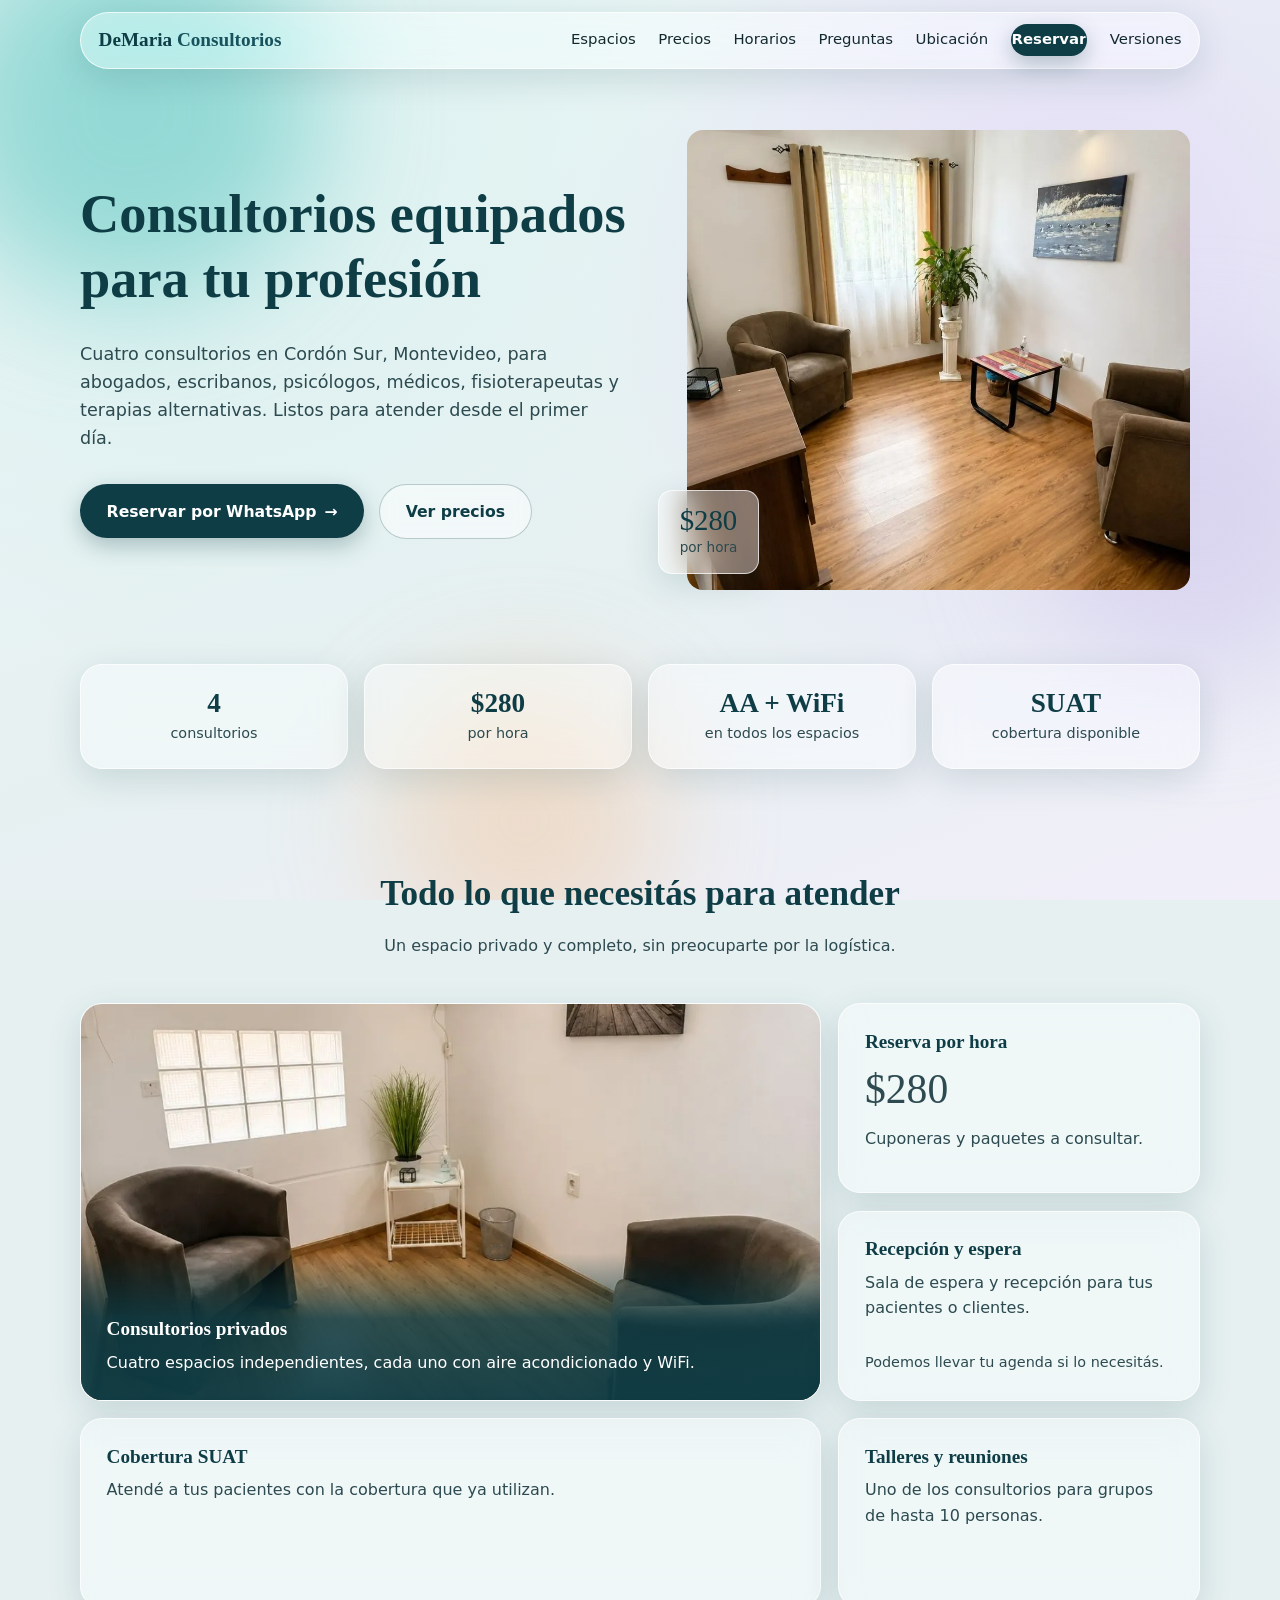
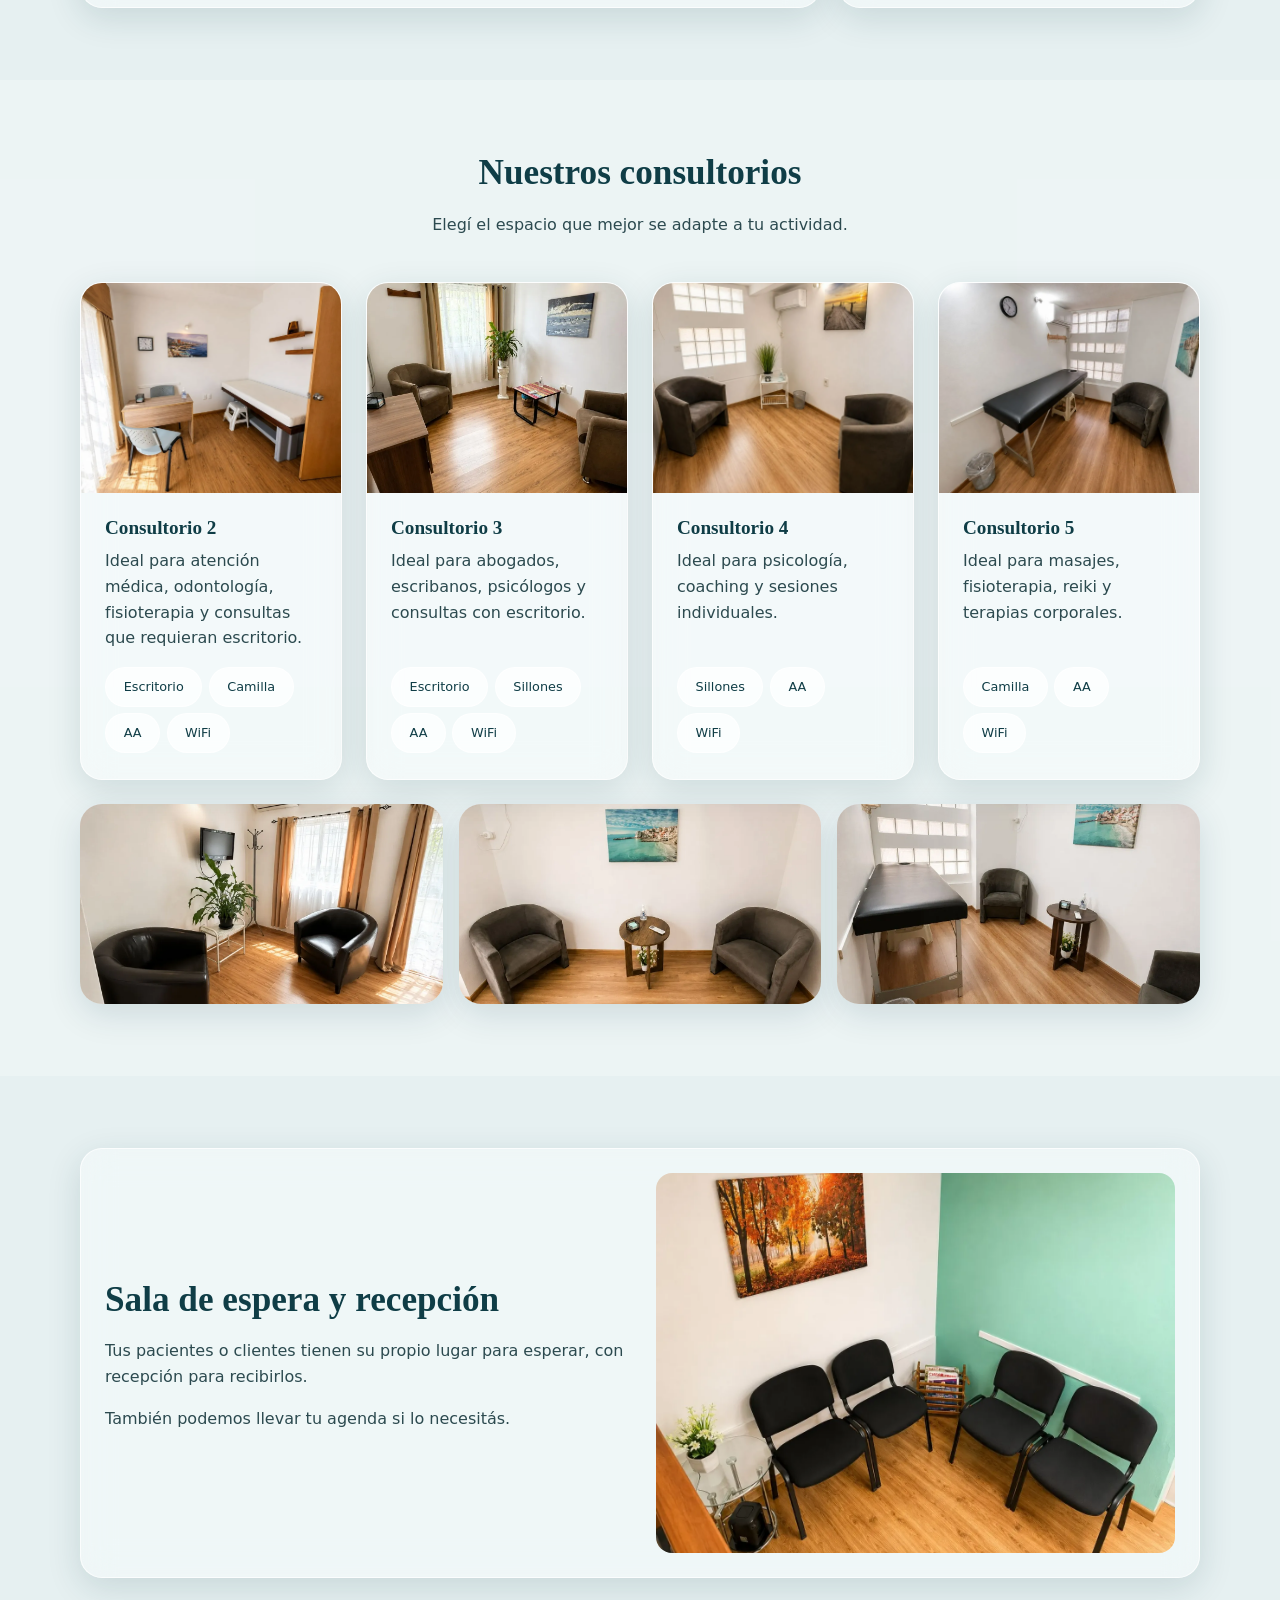
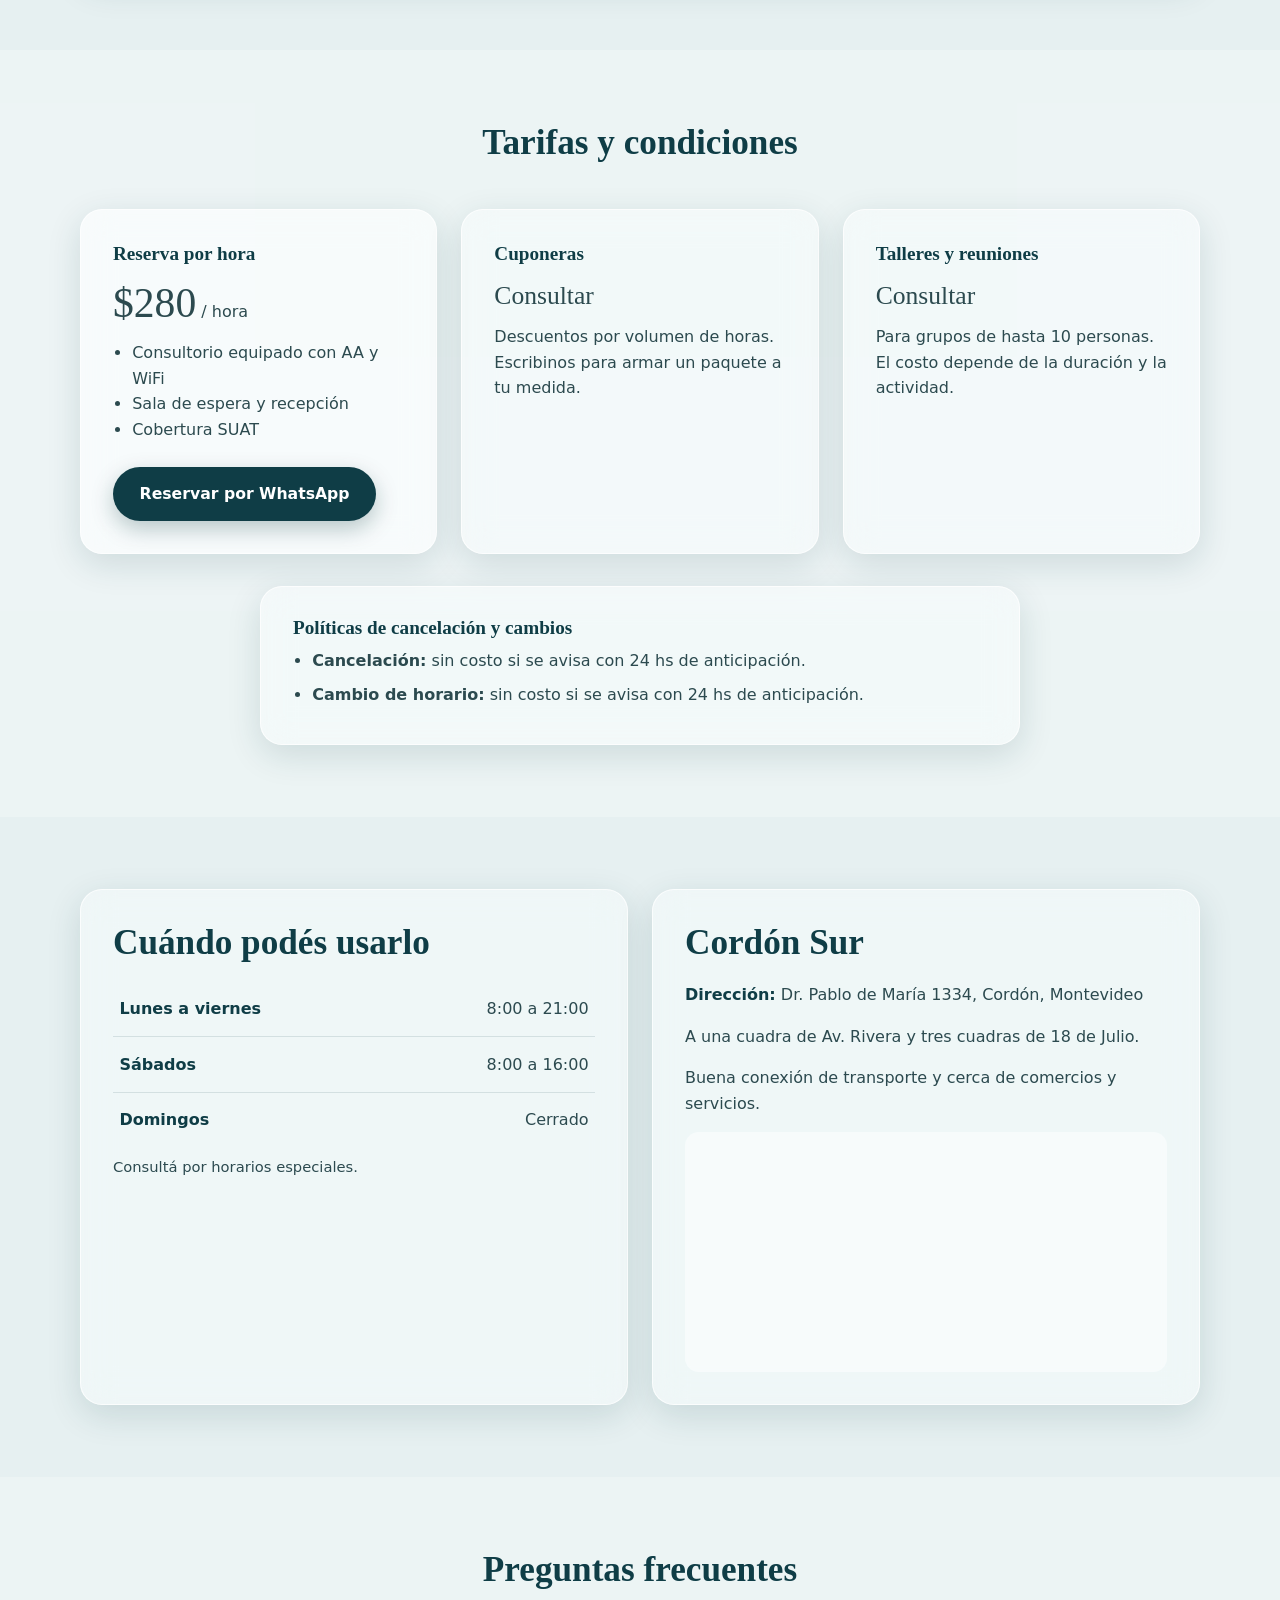
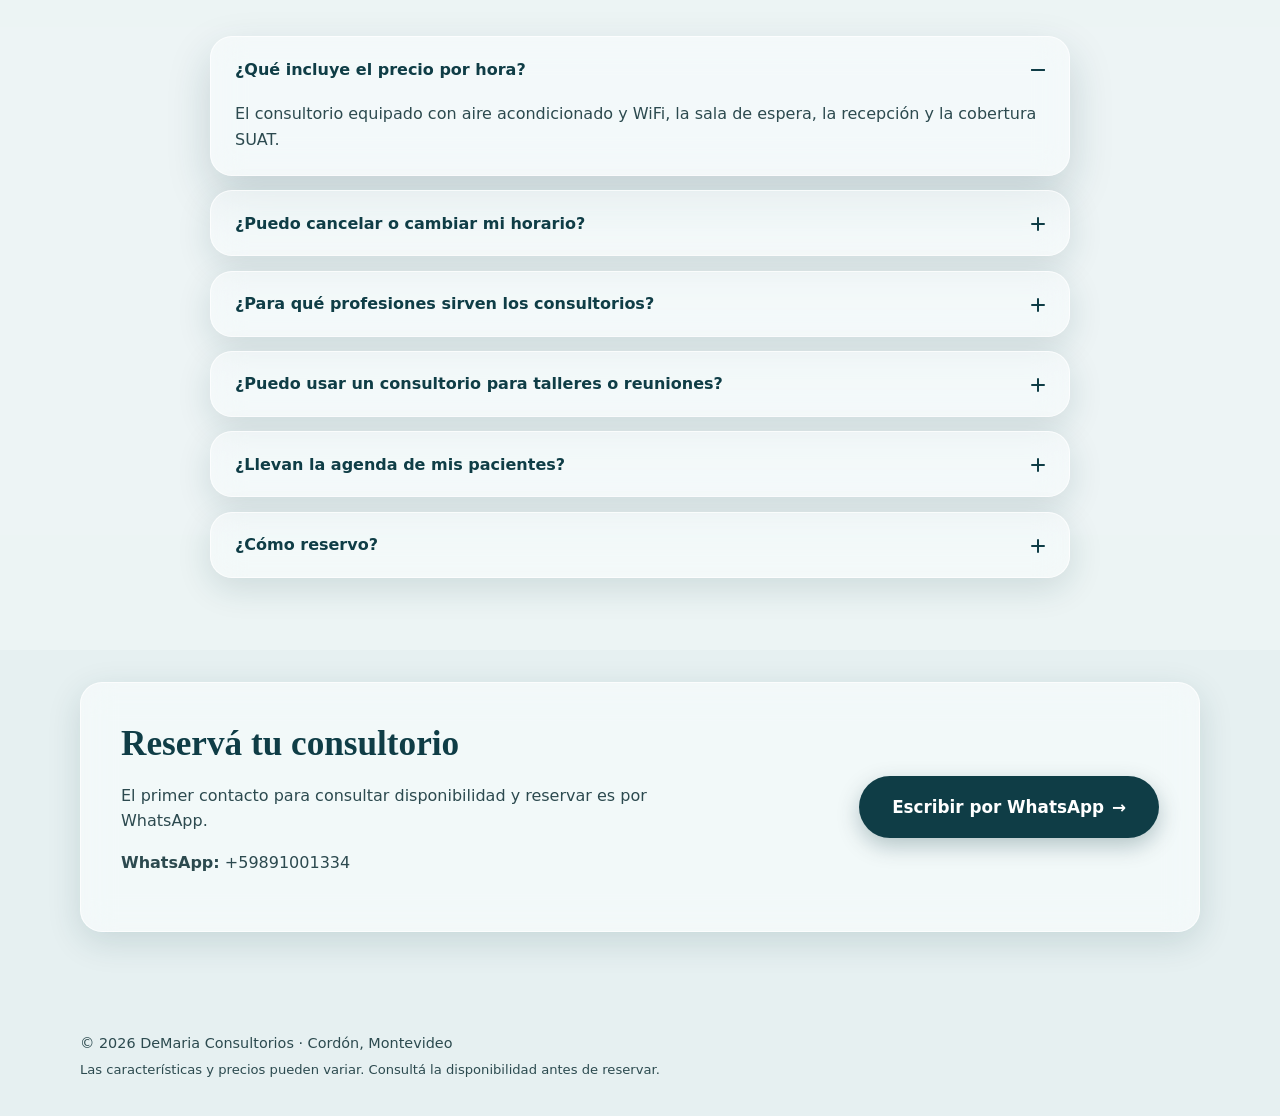
==== commit 521130ce: "Cambia la abreviatura de aire acondicionado de AC a AA En Uruguay se usa AA (aire acondicionado).  C" ====
--- a/index.html
+++ b/index.html
@@ -66,7 +66,7 @@
           <span>por hora</span>
         </div>
         <div class="dato vidrio">
-          <strong>AC + WiFi</strong>
+          <strong>AA + WiFi</strong>
           <span>en todos los espacios</span>
         </div>
         <div class="dato vidrio">
@@ -135,7 +135,7 @@
               <ul class="etiquetas">
                 <li>Escritorio</li>
                 <li>Camilla</li>
-                <li>AC</li>
+                <li>AA</li>
                 <li>WiFi</li>
               </ul>
             </div>
@@ -149,7 +149,7 @@
               <ul class="etiquetas">
                 <li>Escritorio</li>
                 <li>Sillones</li>
-                <li>AC</li>
+                <li>AA</li>
                 <li>WiFi</li>
               </ul>
             </div>
@@ -162,7 +162,7 @@
               <p>Ideal para psicología, coaching y sesiones individuales.</p>
               <ul class="etiquetas">
                 <li>Sillones</li>
-                <li>AC</li>
+                <li>AA</li>
                 <li>WiFi</li>
               </ul>
             </div>
@@ -175,7 +175,7 @@
               <p>Ideal para masajes, fisioterapia, reiki y terapias corporales.</p>
               <ul class="etiquetas">
                 <li>Camilla</li>
-                <li>AC</li>
+                <li>AA</li>
                 <li>WiFi</li>
               </ul>
             </div>
@@ -214,7 +214,7 @@
             <h3>Reserva por hora</h3>
             <p class="precio__monto"><span data-config="precioHora">$280</span><span> / hora</span></p>
             <ul>
-              <li>Consultorio equipado con AC y WiFi</li>
+              <li>Consultorio equipado con AA y WiFi</li>
               <li>Sala de espera y recepción</li>
               <li>Cobertura SUAT</li>
             </ul>
